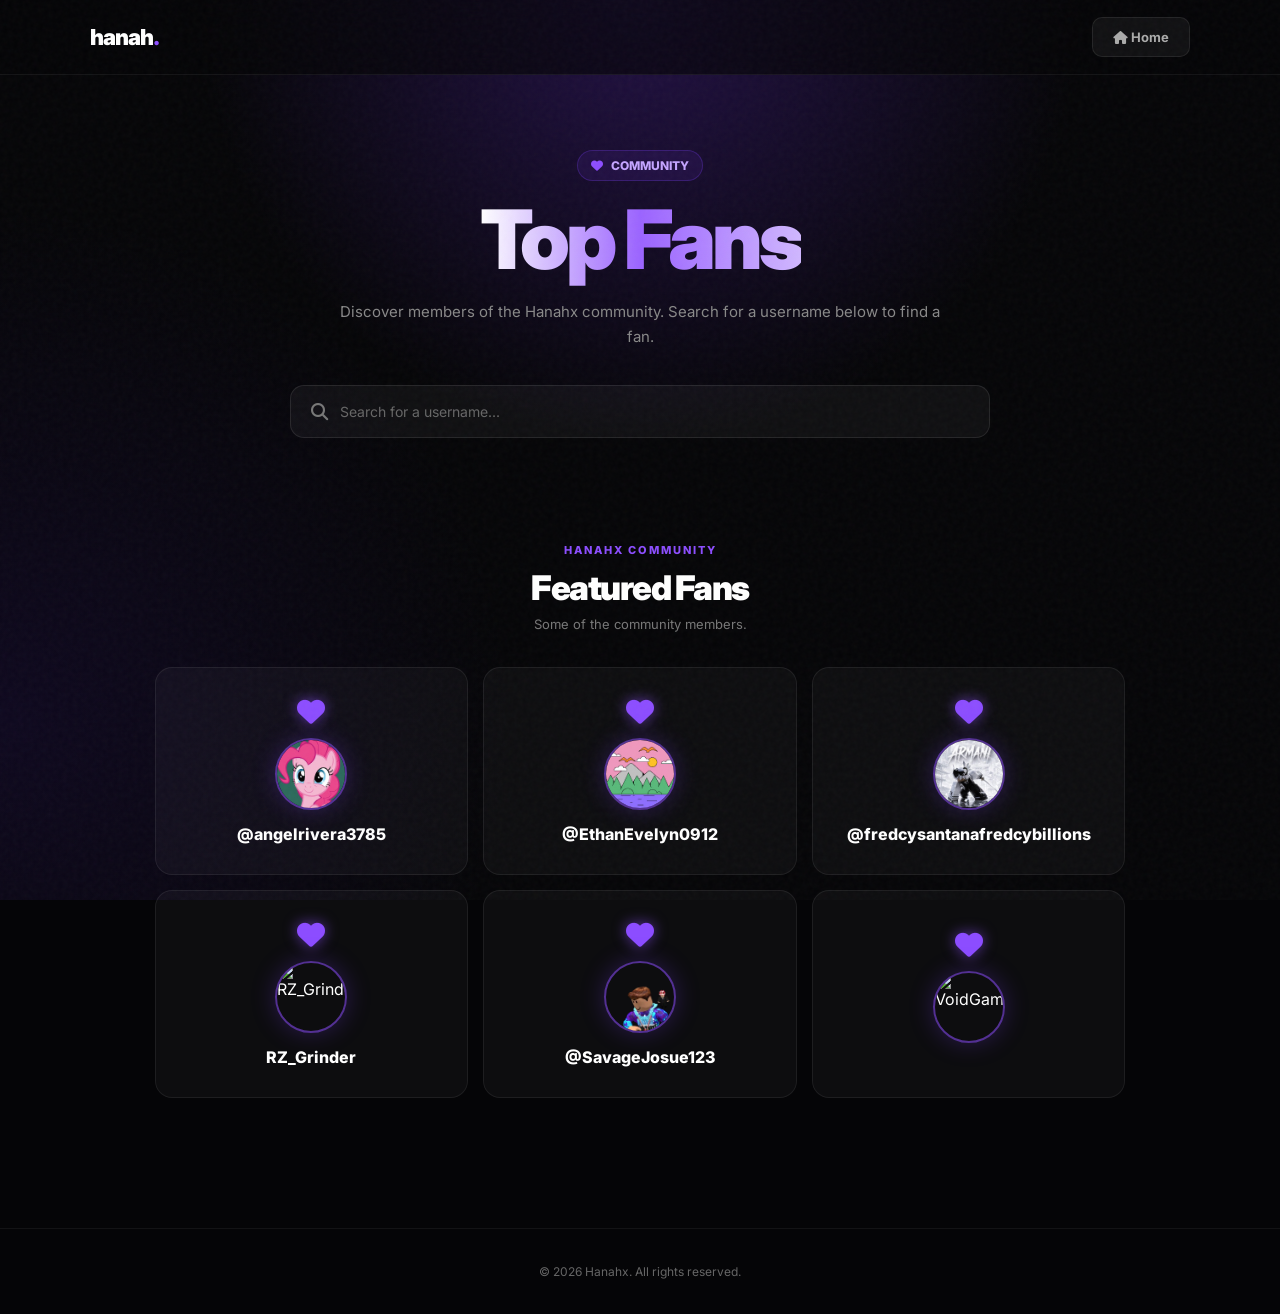
==== Fans.html @ 0eb240fc "a" ====
<!DOCTYPE html>
<html lang="en">

<head>
    <meta charset="UTF-8">
    <meta name="viewport" content="width=device-width, initial-scale=1.0">

    <title>Hanahx - Top Fans</title>

    <!-- Font Awesome -->
    <link
        rel="stylesheet"
        href="https://cdnjs.cloudflare.com/ajax/libs/font-awesome/6.5.2/css/all.min.css"
    >

    <!-- Google Font -->
    <link rel="preconnect" href="https://fonts.googleapis.com">
    <link rel="preconnect" href="https://fonts.gstatic.com" crossorigin>

    <link
        href="https://fonts.googleapis.com/css2?family=Inter:wght@400;500;600;700;800;900&display=swap"
        rel="stylesheet"
    >

    <style>

        * {
            margin: 0;
            padding: 0;
            box-sizing: border-box;
        }

        html {
            scroll-behavior: smooth;
        }

        body {
            background: #050507;
            color: white;
            font-family: "Inter", Arial, sans-serif;
            overflow-x: hidden;
        }

        /* =========================
           BACKGROUND
        ========================= */

        body::before {
            content: "";
            position: fixed;
            inset: 0;
            z-index: -3;

            background:
                radial-gradient(
                    circle at 50% 0%,
                    rgba(120, 50, 255, 0.25),
                    transparent 40%
                ),
                radial-gradient(
                    circle at 0% 80%,
                    rgba(80, 30, 200, 0.12),
                    transparent 35%
                ),
                #050507;
        }

        body::after {
            content: "";
            position: fixed;
            inset: 0;
            pointer-events: none;
            z-index: 999;

            background-image:
                url("data:image/svg+xml,%3Csvg viewBox='0 0 200 200' xmlns='http://www.w3.org/2000/svg'%3E%3Cfilter id='noise'%3E%3CfeTurbulence type='fractalNoise' baseFrequency='.9' numOctaves='4' stitchTiles='stitch'/%3E%3C/filter%3E%3Crect width='100%25' height='100%25' filter='url(%23noise)' opacity='.035'/%3E%3C/svg%3E");
        }

        /* =========================
           NAVBAR
        ========================= */

        .navbar {
            position: fixed;
            top: 0;
            left: 0;
            width: 100%;
            height: 75px;

            display: flex;
            align-items: center;
            justify-content: space-between;

            padding: 0 7%;

            background: rgba(5, 5, 7, 0.65);
            backdrop-filter: blur(18px);

            border-bottom: 1px solid rgba(255, 255, 255, 0.06);

            z-index: 100;
        }

        .logo {
            font-size: 22px;
            font-weight: 900;
            letter-spacing: -1px;
        }

        .logo span {
            color: #8c4dff;
        }

        .home-button {
            padding: 11px 20px;
            border-radius: 10px;

            background: rgba(255, 255, 255, 0.05);
            border: 1px solid rgba(255, 255, 255, 0.08);

            color: #aaa;
            text-decoration: none;

            font-size: 13px;
            font-weight: 700;

            transition: 0.25s ease;
        }

        .home-button:hover {
            color: white;
            background: rgba(124, 60, 255, 0.15);
            border-color: rgba(140, 77, 255, 0.4);
            transform: translateY(-2px);
        }

        /* =========================
           HERO
        ========================= */

        .hero {
            padding: 150px 20px 60px;
            text-align: center;
        }

        .hero-content {
            max-width: 850px;
            margin: auto;
            animation: fadeUp 0.8s ease forwards;
        }

        .eyebrow {
            display: inline-flex;
            align-items: center;
            gap: 8px;

            padding: 7px 13px;
            border-radius: 999px;

            background: rgba(124, 60, 255, 0.1);
            border: 1px solid rgba(124, 60, 255, 0.25);

            color: #c4a4ff;

            font-size: 12px;
            font-weight: 800;

            margin-bottom: 20px;
        }

        .eyebrow i {
            color: #8c4dff;
        }

        .hero h1 {
            font-size: clamp(45px, 8vw, 82px);
            line-height: 0.95;
            font-weight: 900;
            letter-spacing: -4px;
            margin-bottom: 20px;
        }

        .hero h1 span {
            background: linear-gradient(
                90deg,
                #ffffff,
                #9b63ff,
                #d0b7ff
            );

            -webkit-background-clip: text;
            background-clip: text;
            color: transparent;
        }

        .hero p {
            color: #888;
            font-size: 15px;
            line-height: 1.7;
            max-width: 600px;
            margin: auto;
        }

        /* =========================
           SEARCH
        ========================= */

        .search-container {
            max-width: 700px;
            margin: 35px auto 0;
            position: relative;
        }

        .search-box {
            width: 100%;

            display: flex;
            align-items: center;

            padding: 17px 20px;
            border-radius: 14px;

            background: rgba(255, 255, 255, 0.045);
            border: 1px solid rgba(255, 255, 255, 0.09);

            backdrop-filter: blur(12px);

            transition: 0.3s ease;
        }

        .search-box:focus-within {
            border-color: rgba(140, 77, 255, 0.6);

            box-shadow:
                0 0 0 4px rgba(140, 77, 255, 0.08),
                0 15px 50px rgba(124, 60, 255, 0.1);
        }

        .search-box i {
            color: #777;
            font-size: 17px;
            margin-right: 12px;
        }

        .search-box input {
            width: 100%;
            border: none;
            outline: none;

            background: transparent;
            color: white;

            font-family: inherit;
            font-size: 14px;
        }

        .search-box input::placeholder {
            color: #666;
        }

        /* =========================
           FANS SECTION
        ========================= */

        .fans-section {
            max-width: 1150px;
            margin: auto;
            padding: 40px 7% 130px;
        }

        .section-header {
            text-align: center;
            margin-bottom: 35px;
        }

        .section-header small {
            color: #8c4dff;
            font-size: 11px;
            font-weight: 800;
            letter-spacing: 2px;
        }

        .section-header h2 {
            margin-top: 9px;
            font-size: 34px;
            font-weight: 900;
            letter-spacing: -1.5px;
        }

        .section-header p {
            color: #777;
            margin-top: 8px;
            font-size: 13px;
        }

        /* =========================
           FAN GRID
        ========================= */

        .fans-grid {
            display: grid;
            grid-template-columns: repeat(3, 1fr);
            gap: 15px;
        }

        /* =========================
           FAN CARD
        ========================= */

        .fan-card {
            position: relative;

            padding: 30px 25px;
            min-height: 200px;

            display: flex;
            flex-direction: column;
            align-items: center;
            justify-content: center;

            text-align: center;

            background: rgba(255, 255, 255, 0.035);

            border: 1px solid rgba(255, 255, 255, 0.07);
            border-radius: 17px;

            overflow: hidden;

            transition:
                transform 0.3s ease,
                border-color 0.3s ease,
                background 0.3s ease;

            animation: fadeUp 0.7s ease both;
        }

        .fan-card::before {
            content: "";

            position: absolute;

            width: 170px;
            height: 170px;

            right: -70px;
            bottom: -90px;

            background: #8c4dff;

            filter: blur(70px);
            opacity: 0;

            transition: 0.4s ease;
        }

        .fan-card:hover {
            transform: translateY(-7px);

            border-color: rgba(140, 77, 255, 0.45);

            background: rgba(140, 77, 255, 0.07);
        }

        .fan-card:hover::before {
            opacity: 0.25;
        }

        /* =========================
           ONE HEART
        ========================= */

        .fan-heart {
            position: relative;
            z-index: 2;

            color: #8c4dff;
            font-size: 28px;

            margin-bottom: 12px;

            filter:
                drop-shadow(
                    0 0 7px
                    rgba(140, 77, 255, 0.6)
                );

            animation: heartFloat 2s ease-in-out infinite;

            transition: 0.25s ease;
        }

        .fan-card:hover .fan-heart {
            color: #a875ff;
            transform: scale(1.12);
        }

        /* =========================
           FAN AVATAR
        ========================= */

        .fan-avatar {
            position: relative;
            z-index: 2;

            width: 72px;
            height: 72px;

            border-radius: 50%;

            object-fit: cover;

            border: 2px solid rgba(140, 77, 255, 0.55);

            box-shadow:
                0 0 25px rgba(124, 60, 255, 0.25);

            margin-bottom: 14px;

            transition: 0.3s ease;
        }

        .fan-card:hover .fan-avatar {
            transform: scale(1.06);

            border-color: #9b63ff;

            box-shadow:
                0 0 35px rgba(124, 60, 255, 0.4);
        }

        /* =========================
           FAN NAME
        ========================= */

        .fan-name {
            position: relative;
            z-index: 2;
        }

        .fan-name h3 {
            font-size: 16px;
            font-weight: 800;
            color: white;
        }

        /* =========================
           NO RESULTS
        ========================= */

        .no-results {
            display: none;
            text-align: center;
            padding: 60px 20px;
            color: #666;
        }

        .no-results i {
            font-size: 35px;
            color: #8c4dff;
            margin-bottom: 15px;
        }

        .no-results h3 {
            color: #aaa;
            margin-bottom: 7px;
        }

        .no-results p {
            font-size: 13px;
        }

        /* =========================
           FOOTER
        ========================= */

        footer {
            border-top: 1px solid rgba(255, 255, 255, 0.06);

            padding: 35px 7%;

            display: flex;
            align-items: center;
            justify-content: center;

            color: #666;

            font-size: 12px;

            text-align: center;
        }

        /* =========================
           ANIMATIONS
        ========================= */

        @keyframes fadeUp {
            from {
                opacity: 0;
                transform: translateY(25px);
            }

            to {
                opacity: 1;
                transform: translateY(0);
            }
        }

        @keyframes heartFloat {
            0%,
            100% {
                transform: translateY(0);
            }

            50% {
                transform: translateY(-3px);
            }
        }

        .fan-card:nth-child(1) {
            animation-delay: .05s;
        }

        .fan-card:nth-child(2) {
            animation-delay: .10s;
        }

        .fan-card:nth-child(3) {
            animation-delay: .15s;
        }

        .fan-card:nth-child(4) {
            animation-delay: .20s;
        }

        .fan-card:nth-child(5) {
            animation-delay: .25s;
        }

        .fan-card:nth-child(6) {
            animation-delay: .30s;
        }

        /* =========================
           MOBILE
        ========================= */

        @media (max-width: 850px) {
            .fans-grid {
                grid-template-columns: repeat(2, 1fr);
            }
        }

        @media (max-width: 520px) {

            .navbar {
                padding: 0 20px;
            }

            .hero {
                padding-left: 20px;
                padding-right: 20px;
            }

            .hero h1 {
                letter-spacing: -3px;
            }

            .fans-section {
                padding-left: 20px;
                padding-right: 20px;
            }

            .fans-grid {
                grid-template-columns: 1fr;
            }
        }

    </style>

</head>

<body>

    <!-- =========================
         NAVBAR
    ========================== -->

    <nav class="navbar">

        <div class="logo">
            hanah<span>.</span>
        </div>

        <a
            class="home-button"
            href="index.html"
        >
            <i class="fa-solid fa-house"></i>
            Home
        </a>

    </nav>

    <!-- =========================
         HERO / SEARCH
    ========================== -->

    <main>

        <section class="hero">

            <div class="hero-content">

                <div class="eyebrow">
                    <i class="fa-solid fa-heart"></i>
                    COMMUNITY
                </div>

                <h1>
                    <span>Top Fans</span>
                </h1>

                <p>
                    Discover members of the Hanahx community.
                    Search for a username below to find a fan.
                </p>

                <div class="search-container">

                    <div class="search-box">

                        <i class="fa-solid fa-magnifying-glass"></i>

                        <input
                            type="text"
                            id="fanSearch"
                            placeholder="Search for a username..."
                            autocomplete="off"
                        >

                    </div>

                </div>

            </div>

        </section>

        <!-- =========================
             FAN LIST
        ========================== -->

        <section class="fans-section">

            <div class="section-header">

                <small>HANAHX COMMUNITY</small>

                <h2>Featured Fans</h2>

                <p>
                    Some of the community members.
                </p>

            </div>

            <div
                class="fans-grid"
                id="fansGrid"
            >

                <!-- MASE -->

                <div class="fan-card" data-username="Angelrivera">
  <i class="fa-solid fa-heart fan-heart"></i>
  <img class="fan-avatar" src="whywasifuckingforcedtodothis.jpg" alt="Angelrivera">
  <div class="fan-name">
    <h3>@angelrivera3785</h3>
  </div>
</div>

                <!-- EVELYN -->

                <div class="fan-card" data-username="Evelyn">
  <i class="fa-solid fa-heart fan-heart"></i>
  <img class="fan-avatar" src="Evelyn.jpg" alt="Evelyn">
  <div class="fan-name">
    <h3>@EthanEvelyn0912</h3>
  </div>
</div>

                <!-- ARMANI -->

                <div class="fan-card" data-username="fredcysantanafredcybillions">
  <i class="fa-solid fa-heart fan-heart"></i>
  <img class="fan-avatar" src="ARMANIMEBESTIE.jpg" alt="Armani">
  <div class="fan-name">
    <h3>@fredcysantanafredcybillions</h3>
  </div>
</div>

                <!-- RZ_GRINDER -->

                <div
                    class="fan-card"
                    data-username="RZ_Grinder"
                >

                    <i class="fa-solid fa-heart fan-heart"></i>

                    <img
                        class="fan-avatar"
                        src="https://tr.rbxcdn.com/30DAY-AvatarHeadshot-3C7D9E2A5B8F1C4D6E9A3B7C2D5F8E1A-Png/150/150/AvatarHeadshot/Webp/noFilter"
                        alt="RZ_Grinder"
                    >

                    <div class="fan-name">
                        <h3>RZ_Grinder</h3>
                    </div>

                </div>

                <!-- SAVAGE -->

                <div
                    class="fan-card"
                    data-username="Savage"
                >

                    <i class="fa-solid fa-heart fan-heart"></i>

                    <img
                        class="fan-avatar"
                        src="Savage.webp"
                        alt="Savage"
                    >

                    <div class="fan-name">
                        <h3>@SavageJosue123</h3>
                    </div>

                </div>

                <!-- VOIDGAMER -->

                <div
                    class="fan-card"
                    data-username="Mase"
                >

                    <i class="fa-solid fa-heart fan-heart"></i>

                    <img
                        class="fan-avatar"
                        src="VoidGamer.webp"
                        alt="VoidGamer"
                    >

                    <div class="fan-name">
                        <h3></h3>
                    </div>

                </div>

            </div>

            <!-- NO RESULTS -->

            <div
                class="no-results"
                id="noResults"
            >

                <i class="fa-solid fa-user-slash"></i>

                <h3>
                    No fans found
                </h3>

                <p>
                    Try searching for another username.
                </p>

            </div>

        </section>

    </main>

    <!-- =========================
         FOOTER
    ========================== -->

    <footer>
        © 2026 Hanahx. All rights reserved.
    </footer>

    <!-- =========================
         SEARCH SCRIPT
    ========================== -->

    <script>

        const searchInput =
            document.getElementById("fanSearch");

        const fanCards =
            document.querySelectorAll(".fan-card");

        const noResults =
            document.getElementById("noResults");

        searchInput.addEventListener(
            "input",
            function () {

                const searchValue =
                    this.value
                        .toLowerCase()
                        .trim();

                let visibleCards = 0;

                fanCards.forEach(card => {

                    const username =
                        card.dataset.username
                            .toLowerCase();

                    if (username.includes(searchValue)) {

                        card.style.display = "flex";
                        visibleCards++;

                    } else {

                        card.style.display = "none";

                    }

                });

                if (visibleCards === 0) {

                    noResults.style.display = "block";

                } else {

                    noResults.style.display = "none";

                }

            }
        );

    </script>

</body>

</html>
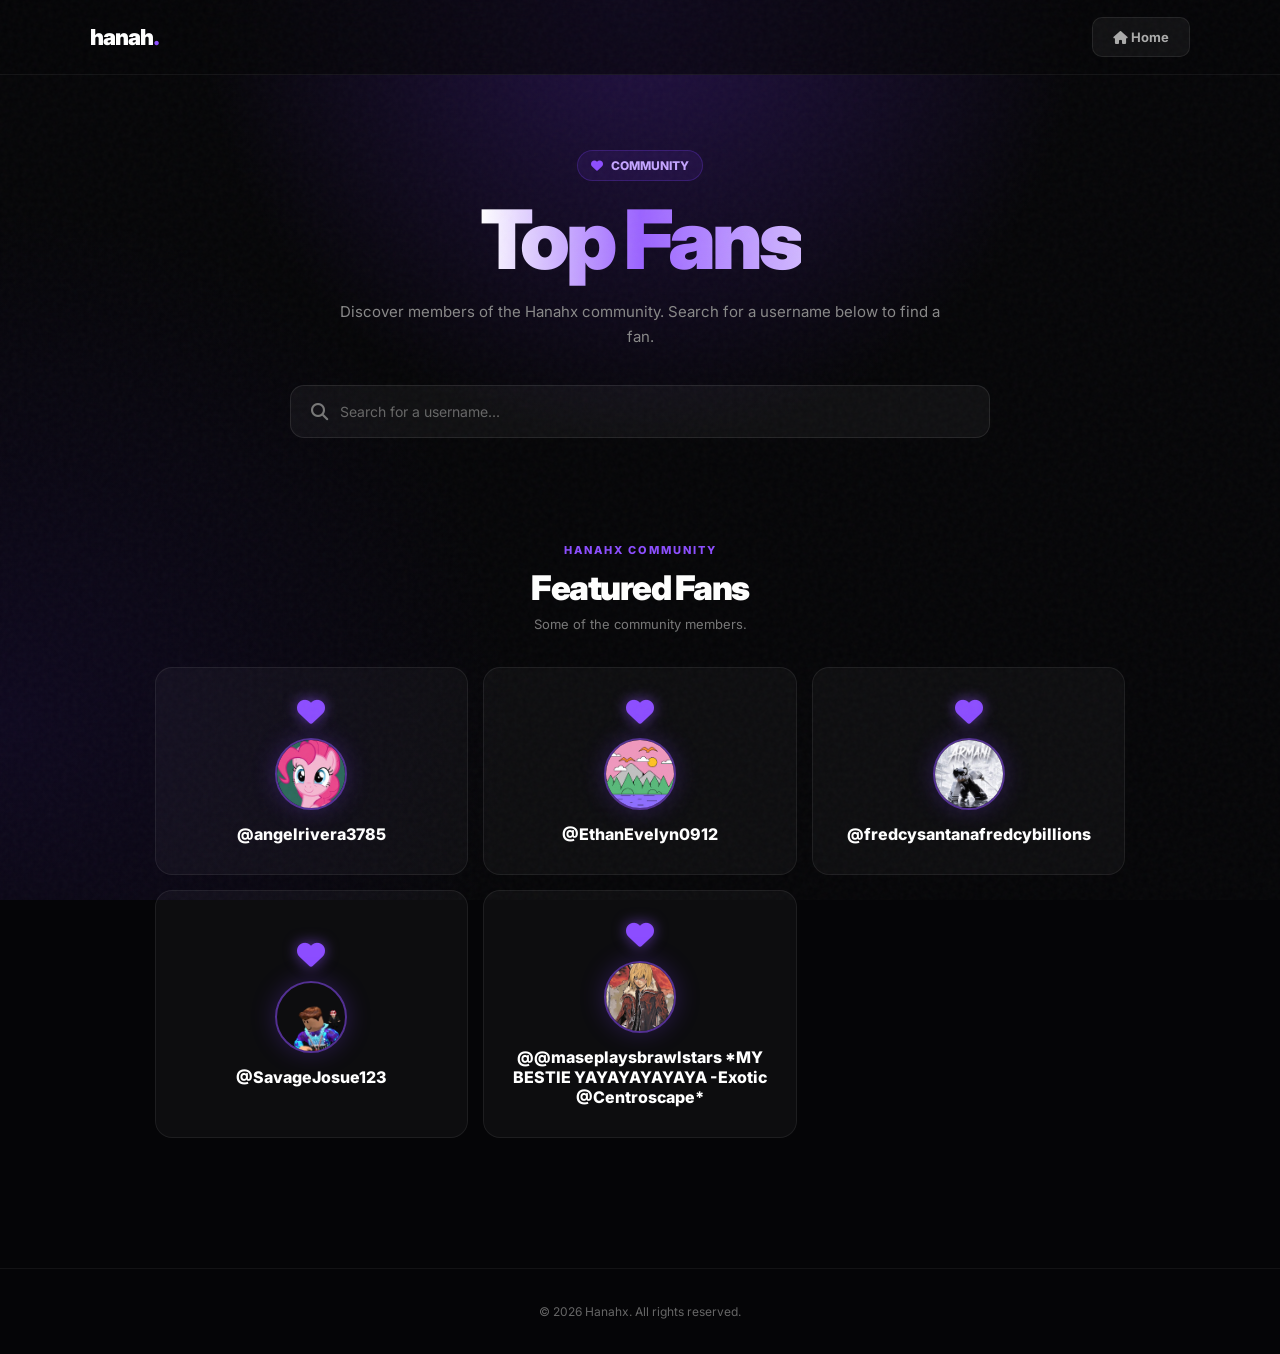
==== commit 2e764c5f: "dsadsa dasdas" ====
--- a/Fans.html
+++ b/Fans.html
@@ -702,24 +702,7 @@
 
                 <!-- RZ_GRINDER -->
 
-                <div
-                    class="fan-card"
-                    data-username="RZ_Grinder"
-                >
-
-                    <i class="fa-solid fa-heart fan-heart"></i>
-
-                    <img
-                        class="fan-avatar"
-                        src="https://tr.rbxcdn.com/30DAY-AvatarHeadshot-3C7D9E2A5B8F1C4D6E9A3B7C2D5F8E1A-Png/150/150/AvatarHeadshot/Webp/noFilter"
-                        alt="RZ_Grinder"
-                    >
-
-                    <div class="fan-name">
-                        <h3>RZ_Grinder</h3>
-                    </div>
-
-                </div>
+                
 
                 <!-- SAVAGE -->
 
@@ -742,7 +725,7 @@
 
                 </div>
 
-                <!-- VOIDGAMER -->
+                
 
                 <div
                     class="fan-card"
@@ -753,12 +736,12 @@
 
                     <img
                         class="fan-avatar"
-                        src="VoidGamer.webp"
-                        alt="VoidGamer"
+                        src="BESTIEEEILY.jpg"
+                        alt="MYPRECIOUSBESTIEOMGGGGASDHASODHA"
                     >
 
                     <div class="fan-name">
-                        <h3></h3>
+                        <h3>@@maseplaysbrawlstars *MY BESTIE YAYAYAYAYAYA -Exotic @Centroscape*</h3>
                     </div>
 
                 </div>
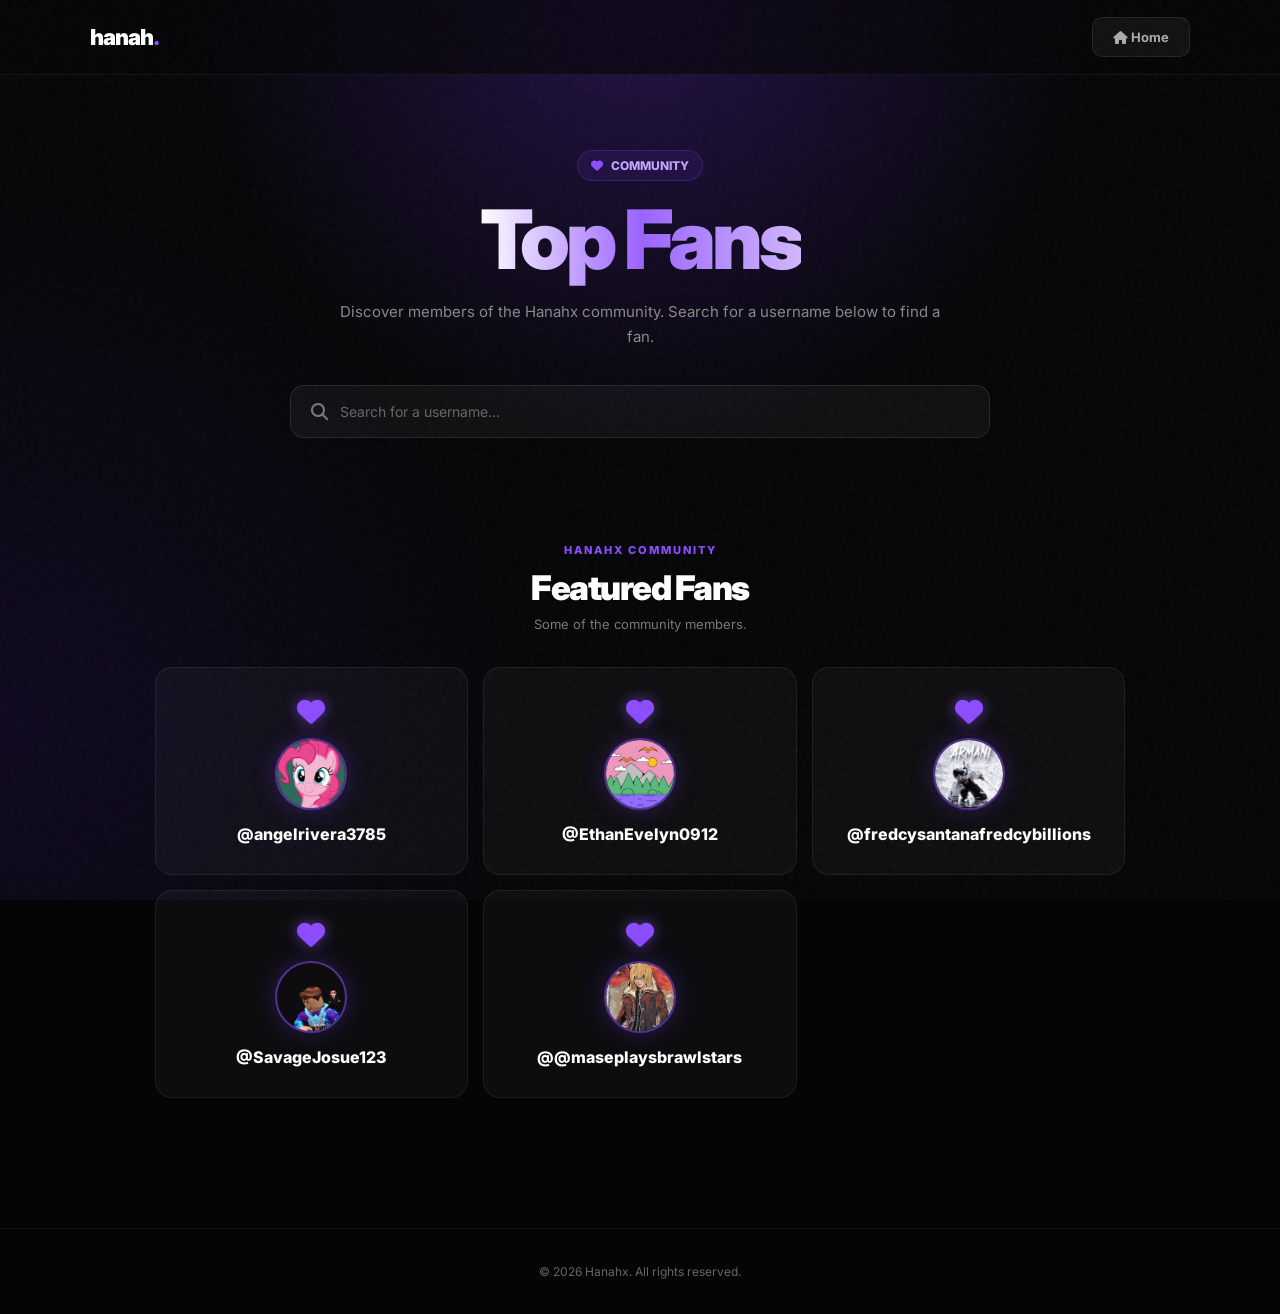
==== commit 6919a54b: "Update Fans.html" ====
--- a/Fans.html
+++ b/Fans.html
@@ -741,7 +741,7 @@
                     >
 
                     <div class="fan-name">
-                        <h3>@@maseplaysbrawlstars *MY BESTIE YAYAYAYAYAYA -Exotic @Centroscape*</h3>
+                        <h3>@@maseplaysbrawlstars</h3>
                     </div>
 
                 </div>
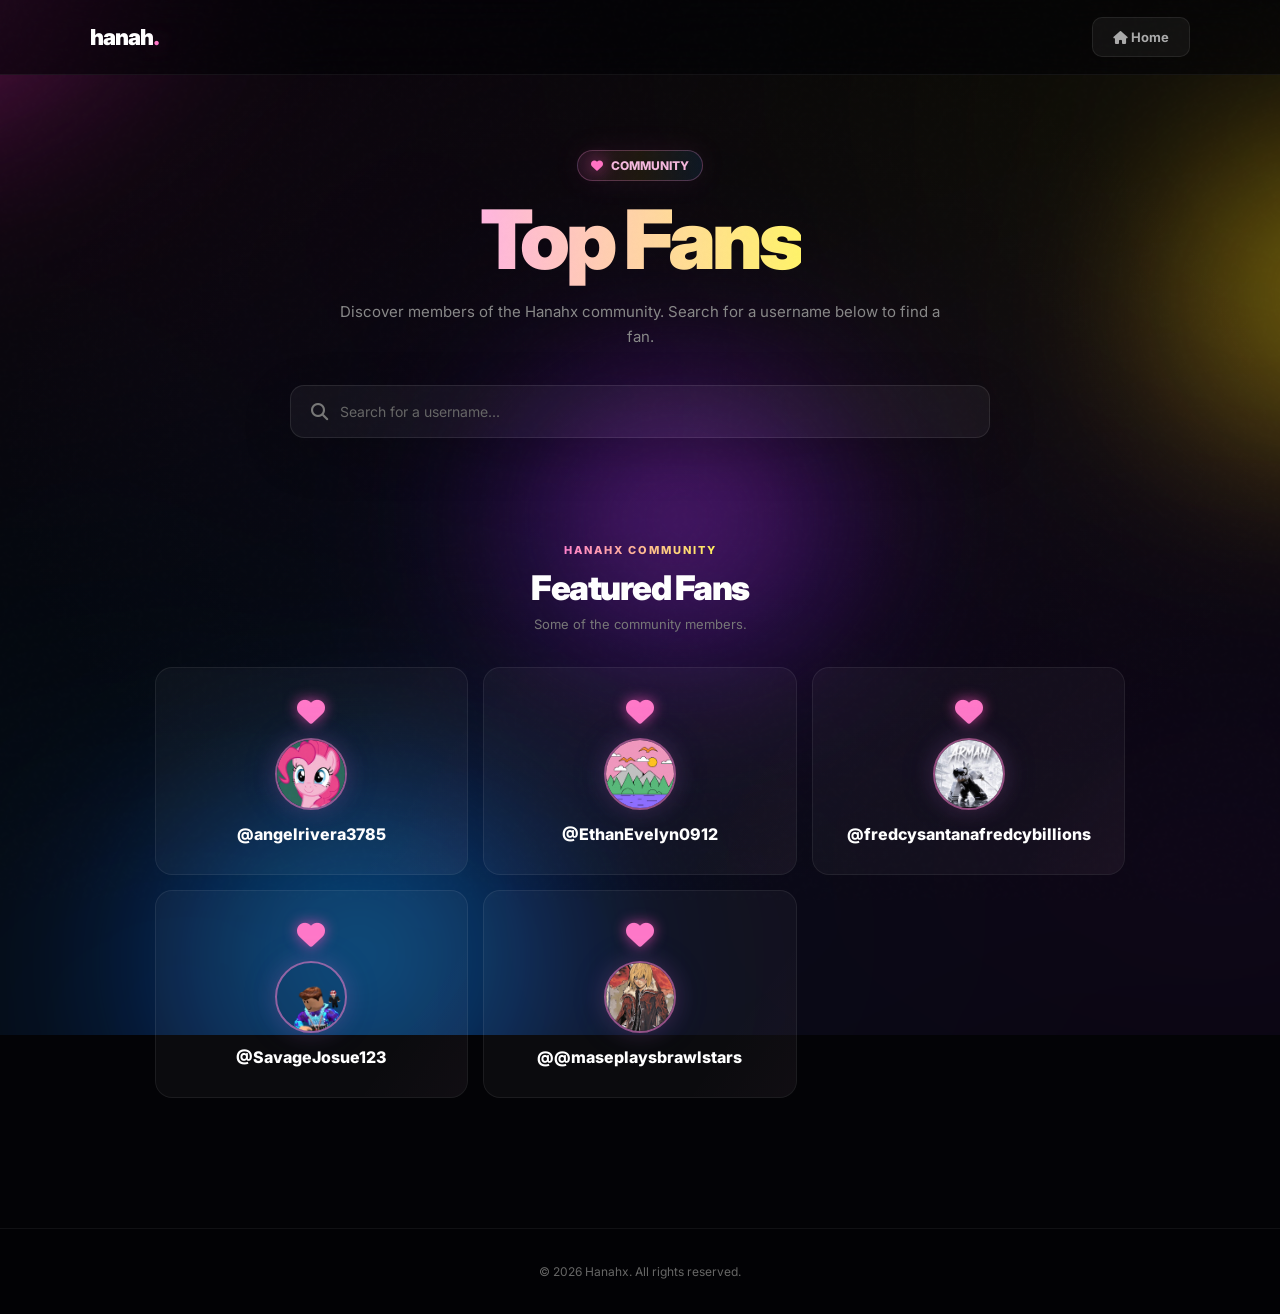
==== commit 8d423c67: "Update Fans.html" ====
--- a/Fans.html
+++ b/Fans.html
@@ -1,8 +1,11 @@
 <!DOCTYPE html>
+
 <html lang="en">
 
 <head>
+
     <meta charset="UTF-8">
+
     <meta name="viewport" content="width=device-width, initial-scale=1.0">
 
     <title>Hanahx - Top Fans</title>
@@ -22,822 +25,2012 @@
         rel="stylesheet"
     >
 
-    <style>
-
-        * {
-            margin: 0;
-            padding: 0;
-            box-sizing: border-box;
-        }
-
-        html {
-            scroll-behavior: smooth;
-        }
-
-        body {
-            background: #050507;
-            color: white;
-            font-family: "Inter", Arial, sans-serif;
-            overflow-x: hidden;
-        }
-
-        /* =========================
-           BACKGROUND
-        ========================= */
-
-        body::before {
-            content: "";
-            position: fixed;
-            inset: 0;
-            z-index: -3;
-
-            background:
-                radial-gradient(
-                    circle at 50% 0%,
-                    rgba(120, 50, 255, 0.25),
-                    transparent 40%
-                ),
-                radial-gradient(
-                    circle at 0% 80%,
-                    rgba(80, 30, 200, 0.12),
-                    transparent 35%
-                ),
-                #050507;
-        }
-
-        body::after {
-            content: "";
-            position: fixed;
-            inset: 0;
-            pointer-events: none;
-            z-index: 999;
-
-            background-image:
-                url("data:image/svg+xml,%3Csvg viewBox='0 0 200 200' xmlns='http://www.w3.org/2000/svg'%3E%3Cfilter id='noise'%3E%3CfeTurbulence type='fractalNoise' baseFrequency='.9' numOctaves='4' stitchTiles='stitch'/%3E%3C/filter%3E%3Crect width='100%25' height='100%25' filter='url(%23noise)' opacity='.035'/%3E%3C/svg%3E");
-        }
-
-        /* =========================
-           NAVBAR
-        ========================= */
+<style>
+
+    * {
+        margin: 0;
+        padding: 0;
+        box-sizing: border-box;
+    }
+
+    html {
+        scroll-behavior: smooth;
+    }
+
+    body {
+        background: #030306;
+        color: white;
+        font-family: "Inter", Arial, sans-serif;
+        overflow-x: hidden;
+    }
+
+
+    /* =====================================================
+       LIQUID MULTICOLOR BACKGROUND
+    ===================================================== */
+
+    .visual-background {
+
+        position: fixed;
+        inset: -15%;
+
+        overflow: hidden;
+
+        pointer-events: none;
+
+        z-index: -10;
+
+        background:
+            radial-gradient(
+                ellipse at 50% 50%,
+                rgba(80, 40, 130, 0.08),
+                transparent 55%
+            ),
+            #030306;
+    }
+
+
+    /*
+        Large soft liquid shapes.
+        These overlap and blend together.
+    */
+
+    .color-orb {
+
+        position: absolute;
+
+        pointer-events: none;
+
+        mix-blend-mode: screen;
+
+        filter:
+            blur(70px)
+            saturate(150%);
+
+        opacity: 0.48;
+
+        will-change:
+            transform,
+            border-radius;
+
+        animation:
+            liquidMorph 12s ease-in-out infinite alternate,
+            liquidPulse 7s ease-in-out infinite;
+    }
+
+
+    /* =====================================================
+       SAKURA LIQUID
+    ===================================================== */
+
+    .sakura-orb {
+
+        width: 560px;
+        height: 480px;
+
+        left: -170px;
+        top: -140px;
+
+        background:
+            radial-gradient(
+                ellipse at 40% 40%,
+                rgba(255, 120, 210, 0.95) 0%,
+                rgba(255, 65, 175, 0.65) 30%,
+                rgba(255, 20, 150, 0.25) 55%,
+                transparent 75%
+            );
+
+        border-radius:
+            58% 42% 65% 35%
+            /
+            45% 60% 40% 55%;
+
+        animation:
+            sakuraLiquid 20s ease-in-out infinite alternate,
+            liquidMorph 11s ease-in-out infinite alternate,
+            liquidPulse 6s ease-in-out infinite;
+    }
+
+
+    /* =====================================================
+       YELLOW LIQUID
+    ===================================================== */
+
+    .yellow-orb {
+
+        width: 500px;
+        height: 430px;
+
+        right: -150px;
+        top: 20%;
+
+        background:
+            radial-gradient(
+                ellipse at 45% 45%,
+                rgba(255, 245, 75, 0.98) 0%,
+                rgba(255, 200, 20, 0.65) 30%,
+                rgba(255, 150, 0, 0.25) 55%,
+                transparent 75%
+            );
+
+        border-radius:
+            40% 60% 35% 65%
+            /
+            60% 45% 55% 40%;
+
+        animation:
+            yellowLiquid 23s ease-in-out infinite alternate,
+            liquidMorph 13s ease-in-out infinite alternate,
+            liquidPulse 7s ease-in-out infinite;
+    }
+
+
+    /* =====================================================
+       BLUE LIQUID
+    ===================================================== */
+
+    .blue-orb {
+
+        width: 600px;
+        height: 500px;
+
+        left: 15%;
+        bottom: -220px;
+
+        background:
+            radial-gradient(
+                ellipse at 50% 40%,
+                rgba(60, 180, 255, 1) 0%,
+                rgba(0, 110, 255, 0.7) 30%,
+                rgba(0, 65, 255, 0.28) 55%,
+                transparent 75%
+            );
+
+        border-radius:
+            60% 40% 50% 50%
+            /
+            40% 60% 45% 55%;
+
+        animation:
+            blueLiquid 21s ease-in-out infinite alternate,
+            liquidMorph 14s ease-in-out infinite alternate,
+            liquidPulse 6.5s ease-in-out infinite;
+    }
+
+
+    /* =====================================================
+       PURPLE LIQUID
+    ===================================================== */
+
+    .purple-orb {
+
+        width: 480px;
+        height: 420px;
+
+        left: 38%;
+        top: 38%;
+
+        background:
+            radial-gradient(
+                ellipse at 50% 50%,
+                rgba(190, 90, 255, 0.95) 0%,
+                rgba(125, 35, 255, 0.6) 32%,
+                rgba(90, 20, 255, 0.22) 55%,
+                transparent 75%
+            );
+
+        border-radius:
+            45% 55% 65% 35%
+            /
+            55% 40% 60% 45%;
+
+        animation:
+            purpleLiquid 25s ease-in-out infinite alternate,
+            liquidMorph 15s ease-in-out infinite alternate,
+            liquidPulse 8s ease-in-out infinite;
+    }
+
+
+    /* =====================================================
+       LIQUID MOVEMENT
+    ===================================================== */
+
+    @keyframes sakuraLiquid {
+
+        0% {
+            transform:
+                translate3d(0, 0, 0)
+                scale(0.85)
+                rotate(-5deg);
+        }
+
+        25% {
+            transform:
+                translate3d(20vw, 8vh, 0)
+                scale(1.08)
+                rotate(8deg);
+        }
+
+        50% {
+            transform:
+                translate3d(35vw, 30vh, 0)
+                scale(1.22)
+                rotate(-4deg);
+        }
+
+        75% {
+            transform:
+                translate3d(12vw, 50vh, 0)
+                scale(0.95)
+                rotate(10deg);
+        }
+
+        100% {
+            transform:
+                translate3d(-5vw, 25vh, 0)
+                scale(1.08)
+                rotate(-8deg);
+        }
+    }
+
+
+    @keyframes yellowLiquid {
+
+        0% {
+            transform:
+                translate3d(0, 0, 0)
+                scale(0.9)
+                rotate(5deg);
+        }
+
+        25% {
+            transform:
+                translate3d(-18vw, 12vh, 0)
+                scale(1.12)
+                rotate(-8deg);
+        }
+
+        50% {
+            transform:
+                translate3d(-35vw, 35vh, 0)
+                scale(0.95)
+                rotate(5deg);
+        }
+
+        75% {
+            transform:
+                translate3d(-20vw, 50vh, 0)
+                scale(1.2)
+                rotate(-6deg);
+        }
+
+        100% {
+            transform:
+                translate3d(5vw, 25vh, 0)
+                scale(0.9)
+                rotate(8deg);
+        }
+    }
+
+
+    @keyframes blueLiquid {
+
+        0% {
+            transform:
+                translate3d(0, 0, 0)
+                scale(0.85)
+                rotate(-5deg);
+        }
+
+        25% {
+            transform:
+                translate3d(20vw, -10vh, 0)
+                scale(1.15)
+                rotate(8deg);
+        }
+
+        50% {
+            transform:
+                translate3d(40vw, -25vh, 0)
+                scale(1.25)
+                rotate(-5deg);
+        }
+
+        75% {
+            transform:
+                translate3d(15vw, -40vh, 0)
+                scale(0.95)
+                rotate(10deg);
+        }
+
+        100% {
+            transform:
+                translate3d(-15vw, -20vh, 0)
+                scale(1.08)
+                rotate(-8deg);
+        }
+    }
+
+
+    @keyframes purpleLiquid {
+
+        0% {
+            transform:
+                translate3d(0, 0, 0)
+                scale(0.85)
+                rotate(0deg);
+        }
+
+        25% {
+            transform:
+                translate3d(-15vw, 12vh, 0)
+                scale(1.15)
+                rotate(10deg);
+        }
+
+        50% {
+            transform:
+                translate3d(10vw, 25vh, 0)
+                scale(1.25)
+                rotate(-8deg);
+        }
+
+        75% {
+            transform:
+                translate3d(25vw, -5vh, 0)
+                scale(0.95)
+                rotate(7deg);
+        }
+
+        100% {
+            transform:
+                translate3d(-10vw, -20vh, 0)
+                scale(1.1)
+                rotate(-5deg);
+        }
+    }
+
+
+    /* =====================================================
+       LIQUID EDGE MORPHING
+    ===================================================== */
+
+    @keyframes liquidMorph {
+
+        0% {
+
+            border-radius:
+                45% 55% 60% 40%
+                /
+                55% 45% 55% 45%;
+        }
+
+        20% {
+
+            border-radius:
+                65% 35% 45% 55%
+                /
+                40% 60% 50% 50%;
+        }
+
+        40% {
+
+            border-radius:
+                35% 65% 55% 45%
+                /
+                65% 35% 60% 40%;
+        }
+
+        60% {
+
+            border-radius:
+                55% 45% 35% 65%
+                /
+                45% 55% 65% 35%;
+        }
+
+        80% {
+
+            border-radius:
+                40% 60% 70% 30%
+                /
+                60% 40% 45% 55%;
+        }
+
+        100% {
+
+            border-radius:
+                60% 40% 50% 50%
+                /
+                35% 65% 55% 45%;
+        }
+    }
+
+
+    /* =====================================================
+       LIQUID BRIGHTNESS
+    ===================================================== */
+
+    @keyframes liquidPulse {
+
+        0% {
+            opacity: 0.35;
+
+            filter:
+                blur(85px)
+                saturate(130%)
+                brightness(0.85);
+        }
+
+        50% {
+            opacity: 0.62;
+
+            filter:
+                blur(62px)
+                saturate(175%)
+                brightness(1.25);
+        }
+
+        100% {
+            opacity: 0.4;
+
+            filter:
+                blur(78px)
+                saturate(145%)
+                brightness(0.95);
+        }
+    }
+
+
+    /* =====================================================
+       LIQUID COLOR MIX
+    ===================================================== */
+
+    .visual-background::after {
+
+        content: "";
+
+        position: absolute;
+
+        inset: -20%;
+
+        pointer-events: none;
+
+        background:
+
+            radial-gradient(
+                ellipse at 20% 20%,
+                rgba(255, 100, 200, 0.08),
+                transparent 35%
+            ),
+
+            radial-gradient(
+                ellipse at 80% 30%,
+                rgba(255, 225, 50, 0.07),
+                transparent 35%
+            ),
+
+            radial-gradient(
+                ellipse at 30% 85%,
+                rgba(40, 150, 255, 0.09),
+                transparent 40%
+            ),
+
+            radial-gradient(
+                ellipse at 75% 75%,
+                rgba(165, 70, 255, 0.08),
+                transparent 40%
+            );
+
+        filter: blur(60px);
+
+        animation:
+            liquidBlend 18s ease-in-out infinite alternate;
+    }
+
+
+    @keyframes liquidBlend {
+
+        0% {
+            transform:
+                scale(1)
+                rotate(0deg);
+        }
+
+        50% {
+            transform:
+                scale(1.12)
+                rotate(5deg);
+        }
+
+        100% {
+            transform:
+                scale(1.04)
+                rotate(-5deg);
+        }
+    }
+
+
+    /* =====================================================
+       NOISE
+    ===================================================== */
+
+    body::after {
+
+        content: "";
+
+        position: fixed;
+
+        inset: 0;
+
+        pointer-events: none;
+
+        z-index: 999;
+
+        opacity: 0.35;
+
+        background-image:
+            url("data:image/svg+xml,%3Csvg viewBox='0 0 200 200' xmlns='http://www.w3.org/2000/svg'%3E%3Cfilter id='noise'%3E%3CfeTurbulence type='fractalNoise' baseFrequency='.9' numOctaves='4' stitchTiles='stitch'/%3E%3C/filter%3E%3Crect width='100%25' height='100%25' filter='url(%23noise)' opacity='.035'/%3E%3C/svg%3E");
+    }
+
+
+    /* =====================================================
+       NAVBAR
+    ===================================================== */
+
+    .navbar {
+
+        position: fixed;
+
+        top: 0;
+        left: 0;
+
+        width: 100%;
+
+        height: 75px;
+
+        display: flex;
+
+        align-items: center;
+
+        justify-content: space-between;
+
+        padding: 0 7%;
+
+        background:
+            rgba(3, 3, 6, 0.62);
+
+        backdrop-filter: blur(20px);
+
+        -webkit-backdrop-filter: blur(20px);
+
+        border-bottom:
+            1px solid rgba(255,255,255,0.06);
+
+        z-index: 100;
+    }
+
+
+    .logo {
+
+        font-size: 22px;
+
+        font-weight: 900;
+
+        letter-spacing: -1px;
+    }
+
+
+    .logo span {
+
+        color: #ff75c8;
+
+        text-shadow:
+            0 0 18px
+            rgba(255, 100, 200, 0.7);
+    }
+
+
+    .home-button {
+
+        padding: 11px 20px;
+
+        border-radius: 10px;
+
+        background:
+            rgba(255,255,255,0.05);
+
+        border:
+            1px solid rgba(255,255,255,0.08);
+
+        color: #aaa;
+
+        text-decoration: none;
+
+        font-size: 13px;
+
+        font-weight: 700;
+
+        transition: 0.25s ease;
+    }
+
+
+    .home-button:hover {
+
+        color: white;
+
+        background:
+            linear-gradient(
+                135deg,
+                rgba(255,100,200,0.14),
+                rgba(60,150,255,0.12),
+                rgba(255,220,50,0.1)
+            );
+
+        border-color:
+            rgba(255,150,220,0.45);
+
+        transform:
+            translateY(-2px);
+
+        box-shadow:
+            0 10px 35px
+            rgba(255,100,200,0.12);
+    }
+
+
+    /* =====================================================
+       HERO
+    ===================================================== */
+
+    .hero {
+
+        padding:
+            150px 20px 60px;
+
+        text-align: center;
+    }
+
+
+    .hero-content {
+
+        max-width: 850px;
+
+        margin: auto;
+
+        animation:
+            fadeUp 0.8s ease forwards;
+    }
+
+
+    .eyebrow {
+
+        display: inline-flex;
+
+        align-items: center;
+
+        gap: 8px;
+
+        padding: 7px 13px;
+
+        border-radius: 999px;
+
+        background:
+            linear-gradient(
+                90deg,
+                rgba(255,100,200,0.10),
+                rgba(255,220,50,0.08),
+                rgba(50,150,255,0.10)
+            );
+
+        border:
+            1px solid rgba(255,150,220,0.25);
+
+        color: #f3b8dc;
+
+        font-size: 12px;
+
+        font-weight: 800;
+
+        margin-bottom: 20px;
+
+        box-shadow:
+            0 0 30px
+            rgba(255,100,200,0.08);
+    }
+
+
+    .eyebrow i {
+
+        color: #ff72c4;
+
+        filter:
+            drop-shadow(
+                0 0 8px
+                rgba(255,80,190,0.8)
+            );
+    }
+
+
+    .hero h1 {
+
+        font-size:
+            clamp(45px, 8vw, 82px);
+
+        line-height: 0.95;
+
+        font-weight: 900;
+
+        letter-spacing: -4px;
+
+        margin-bottom: 20px;
+    }
+
+
+    .hero h1 span {
+
+        background:
+            linear-gradient(
+                90deg,
+                #ffb5df,
+                #fff36a,
+                #61c8ff,
+                #ff86d0
+            );
+
+        background-size:
+            300% 100%;
+
+        -webkit-background-clip: text;
+
+        background-clip: text;
+
+        color: transparent;
+
+        animation:
+            rainbowText 7s ease-in-out infinite;
+    }
+
+
+    @keyframes rainbowText {
+
+        0% {
+            background-position: 0% 50%;
+        }
+
+        50% {
+            background-position: 100% 50%;
+        }
+
+        100% {
+            background-position: 0% 50%;
+        }
+    }
+
+
+    .hero p {
+
+        color: #888;
+
+        font-size: 15px;
+
+        line-height: 1.7;
+
+        max-width: 600px;
+
+        margin: auto;
+    }
+
+
+    /* =====================================================
+       SEARCH
+    ===================================================== */
+
+    .search-container {
+
+        max-width: 700px;
+
+        margin: 35px auto 0;
+
+        position: relative;
+    }
+
+
+    .search-box {
+
+        width: 100%;
+
+        display: flex;
+
+        align-items: center;
+
+        padding: 17px 20px;
+
+        border-radius: 14px;
+
+        background:
+            rgba(255,255,255,0.045);
+
+        border:
+            1px solid rgba(255,255,255,0.09);
+
+        backdrop-filter: blur(15px);
+
+        transition: 0.3s ease;
+
+        box-shadow:
+            0 15px 50px
+            rgba(0,0,0,0.18);
+    }
+
+
+    .search-box:focus-within {
+
+        border-color:
+            rgba(255,130,210,0.6);
+
+        box-shadow:
+            0 0 0 4px
+            rgba(255,100,200,0.07),
+
+            0 0 45px
+            rgba(70,160,255,0.08),
+
+            0 15px 50px
+            rgba(0,0,0,0.2);
+    }
+
+
+    .search-box i {
+
+        color: #777;
+
+        font-size: 17px;
+
+        margin-right: 12px;
+
+        transition: 0.3s ease;
+    }
+
+
+    .search-box:focus-within i {
+
+        color: #ff8dce;
+
+        filter:
+            drop-shadow(
+                0 0 8px
+                rgba(255,100,200,0.7)
+            );
+    }
+
+
+    .search-box input {
+
+        width: 100%;
+
+        border: none;
+
+        outline: none;
+
+        background: transparent;
+
+        color: white;
+
+        font-family: inherit;
+
+        font-size: 14px;
+    }
+
+
+    .search-box input::placeholder {
+
+        color: #666;
+    }
+
+
+    /* =====================================================
+       FANS SECTION
+    ===================================================== */
+
+    .fans-section {
+
+        max-width: 1150px;
+
+        margin: auto;
+
+        padding:
+            40px 7% 130px;
+    }
+
+
+    .section-header {
+
+        text-align: center;
+
+        margin-bottom: 35px;
+    }
+
+
+    .section-header small {
+
+        background:
+            linear-gradient(
+                90deg,
+                #ff82cb,
+                #fff05c,
+                #55bdff
+            );
+
+        background-size:
+            200% 100%;
+
+        -webkit-background-clip: text;
+
+        background-clip: text;
+
+        color: transparent;
+
+        animation:
+            rainbowText 6s ease-in-out infinite;
+
+        font-size: 11px;
+
+        font-weight: 800;
+
+        letter-spacing: 2px;
+    }
+
+
+    .section-header h2 {
+
+        margin-top: 9px;
+
+        font-size: 34px;
+
+        font-weight: 900;
+
+        letter-spacing: -1.5px;
+    }
+
+
+    .section-header p {
+
+        color: #777;
+
+        margin-top: 8px;
+
+        font-size: 13px;
+    }
+
+
+    /* =====================================================
+       FAN GRID
+    ===================================================== */
+
+    .fans-grid {
+
+        display: grid;
+
+        grid-template-columns:
+            repeat(3, 1fr);
+
+        gap: 15px;
+    }
+
+
+    /* =====================================================
+       FAN CARD
+    ===================================================== */
+
+    .fan-card {
+
+        position: relative;
+
+        padding: 30px 25px;
+
+        min-height: 200px;
+
+        display: flex;
+
+        flex-direction: column;
+
+        align-items: center;
+
+        justify-content: center;
+
+        text-align: center;
+
+        background:
+            rgba(255,255,255,0.035);
+
+        border:
+            1px solid rgba(255,255,255,0.07);
+
+        border-radius: 17px;
+
+        overflow: hidden;
+
+        transition:
+            transform 0.35s ease,
+            border-color 0.35s ease,
+            background 0.35s ease,
+            box-shadow 0.35s ease;
+
+        animation:
+            fadeUp 0.7s ease both;
+    }
+
+
+    /* Liquid glow inside card */
+
+    .fan-card::before {
+
+        content: "";
+
+        position: absolute;
+
+        width: 260px;
+        height: 260px;
+
+        right: -120px;
+        bottom: -140px;
+
+        background:
+            radial-gradient(
+                ellipse,
+                rgba(255,100,200,0.7),
+                rgba(255,220,50,0.4) 30%,
+                rgba(40,150,255,0.35) 50%,
+                transparent 72%
+            );
+
+        filter:
+            blur(45px);
+
+        opacity: 0;
+
+        transition:
+            opacity 0.45s ease;
+
+        animation:
+            cardGlow 10s ease-in-out infinite alternate;
+    }
+
+
+    .fan-card::after {
+
+        content: "";
+
+        position: absolute;
+
+        inset: 0;
+
+        background:
+            linear-gradient(
+                125deg,
+                transparent 25%,
+                rgba(255,120,210,0.035),
+                rgba(255,225,70,0.025),
+                rgba(50,160,255,0.035),
+                transparent 75%
+            );
+
+        background-size:
+            300% 300%;
+
+        animation:
+            cardShimmer 9s ease-in-out infinite;
+
+        pointer-events: none;
+    }
+
+
+    @keyframes cardGlow {
+
+        0% {
+
+            transform:
+                translate(20px, 20px)
+                scale(0.8)
+                rotate(0deg);
+
+            border-radius: 60% 40% 50% 50%;
+        }
+
+        50% {
+
+            transform:
+                translate(-90px, -70px)
+                scale(1.2)
+                rotate(120deg);
+
+            border-radius: 35% 65% 60% 40%;
+        }
+
+        100% {
+
+            transform:
+                translate(10px, -30px)
+                scale(0.95)
+                rotate(240deg);
+
+            border-radius: 55% 45% 35% 65%;
+        }
+    }
+
+
+    @keyframes cardShimmer {
+
+        0% {
+            background-position: 0% 50%;
+        }
+
+        50% {
+            background-position: 100% 50%;
+        }
+
+        100% {
+            background-position: 0% 50%;
+        }
+    }
+
+
+    .fan-card:hover {
+
+        transform:
+            translateY(-8px)
+            scale(1.015);
+
+        border-color:
+            rgba(255,140,215,0.42);
+
+        background:
+            linear-gradient(
+                135deg,
+                rgba(255,100,200,0.075),
+                rgba(255,220,60,0.045),
+                rgba(40,150,255,0.065)
+            );
+
+        box-shadow:
+
+            0 18px 55px
+            rgba(255,90,200,0.08),
+
+            0 0 35px
+            rgba(40,140,255,0.05);
+    }
+
+
+    .fan-card:hover::before {
+
+        opacity: 0.32;
+    }
+
+
+    /* =====================================================
+       HEART
+    ===================================================== */
+
+    .fan-heart {
+
+        position: relative;
+
+        z-index: 2;
+
+        color: #ff78c8;
+
+        font-size: 28px;
+
+        margin-bottom: 12px;
+
+        filter:
+            drop-shadow(
+                0 0 7px
+                rgba(255,80,190,0.7)
+            );
+
+        animation:
+            heartFloat 2s ease-in-out infinite,
+            heartColor 6s ease-in-out infinite;
+
+        transition:
+            0.25s ease;
+    }
+
+
+    @keyframes heartColor {
+
+        0% {
+            color: #ff79c9;
+        }
+
+        33% {
+            color: #fff05b;
+        }
+
+        66% {
+            color: #52bfff;
+        }
+
+        100% {
+            color: #ff79c9;
+        }
+    }
+
+
+    .fan-card:hover .fan-heart {
+
+        transform:
+            scale(1.18);
+
+        filter:
+            drop-shadow(
+                0 0 14px
+                rgba(255,130,210,0.9)
+            );
+    }
+
+
+    /* =====================================================
+       AVATAR
+    ===================================================== */
+
+    .fan-avatar {
+
+        position: relative;
+
+        z-index: 2;
+
+        width: 72px;
+        height: 72px;
+
+        border-radius: 50%;
+
+        object-fit: cover;
+
+        border:
+            2px solid
+            rgba(255,130,210,0.55);
+
+        box-shadow:
+
+            0 0 25px
+            rgba(255,100,200,0.18),
+
+            0 0 45px
+            rgba(40,150,255,0.08);
+
+        margin-bottom: 14px;
+
+        transition:
+            0.35s ease;
+    }
+
+
+    .fan-card:hover .fan-avatar {
+
+        transform:
+            scale(1.08);
+
+        border-color:
+            #ff9bd7;
+
+        box-shadow:
+
+            0 0 30px
+            rgba(255,100,200,0.32),
+
+            0 0 50px
+            rgba(50,160,255,0.16);
+    }
+
+
+    /* =====================================================
+       FAN NAME
+    ===================================================== */
+
+    .fan-name {
+
+        position: relative;
+
+        z-index: 2;
+    }
+
+
+    .fan-name h3 {
+
+        font-size: 16px;
+
+        font-weight: 800;
+
+        color: white;
+
+        transition:
+            0.3s ease;
+    }
+
+
+    .fan-card:hover .fan-name h3 {
+
+        text-shadow:
+            0 0 18px
+            rgba(255,150,220,0.4);
+    }
+
+
+    /* =====================================================
+       NO RESULTS
+    ===================================================== */
+
+    .no-results {
+
+        display: none;
+
+        text-align: center;
+
+        padding: 60px 20px;
+
+        color: #666;
+    }
+
+
+    .no-results i {
+
+        font-size: 35px;
+
+        color: #ff7bca;
+
+        margin-bottom: 15px;
+
+        filter:
+            drop-shadow(
+                0 0 10px
+                rgba(255,100,200,0.7)
+            );
+    }
+
+
+    .no-results h3 {
+
+        color: #aaa;
+
+        margin-bottom: 7px;
+    }
+
+
+    .no-results p {
+
+        font-size: 13px;
+    }
+
+
+    /* =====================================================
+       FOOTER
+    ===================================================== */
+
+    footer {
+
+        border-top:
+            1px solid rgba(255,255,255,0.06);
+
+        padding:
+            35px 7%;
+
+        display: flex;
+
+        align-items: center;
+
+        justify-content: center;
+
+        color: #666;
+
+        font-size: 12px;
+
+        text-align: center;
+
+        background:
+            rgba(3,3,6,0.25);
+    }
+
+
+    /* =====================================================
+       ANIMATIONS
+    ===================================================== */
+
+    @keyframes fadeUp {
+
+        from {
+
+            opacity: 0;
+
+            transform:
+                translateY(25px);
+        }
+
+        to {
+
+            opacity: 1;
+
+            transform:
+                translateY(0);
+        }
+    }
+
+
+    @keyframes heartFloat {
+
+        0%,
+        100% {
+
+            transform:
+                translateY(0);
+        }
+
+        50% {
+
+            transform:
+                translateY(-3px);
+        }
+    }
+
+
+    .fan-card:nth-child(1) {
+        animation-delay: .05s;
+    }
+
+    .fan-card:nth-child(2) {
+        animation-delay: .10s;
+    }
+
+    .fan-card:nth-child(3) {
+        animation-delay: .15s;
+    }
+
+    .fan-card:nth-child(4) {
+        animation-delay: .20s;
+    }
+
+    .fan-card:nth-child(5) {
+        animation-delay: .25s;
+    }
+
+    .fan-card:nth-child(6) {
+        animation-delay: .30s;
+    }
+
+
+    /* =====================================================
+       TABLET / IPAD
+    ===================================================== */
+
+    @media (max-width: 850px) {
+
+        .fans-grid {
+
+            grid-template-columns:
+                repeat(2, 1fr);
+        }
+
+        .color-orb {
+
+            filter:
+                blur(60px)
+                saturate(145%);
+        }
+    }
+
+
+    /* =====================================================
+       MOBILE
+    ===================================================== */
+
+    @media (max-width: 520px) {
 
         .navbar {
-            position: fixed;
-            top: 0;
-            left: 0;
-            width: 100%;
-            height: 75px;
-
-            display: flex;
-            align-items: center;
-            justify-content: space-between;
-
-            padding: 0 7%;
-
-            background: rgba(5, 5, 7, 0.65);
-            backdrop-filter: blur(18px);
-
-            border-bottom: 1px solid rgba(255, 255, 255, 0.06);
-
-            z-index: 100;
-        }
-
-        .logo {
-            font-size: 22px;
-            font-weight: 900;
-            letter-spacing: -1px;
-        }
-
-        .logo span {
-            color: #8c4dff;
-        }
-
-        .home-button {
-            padding: 11px 20px;
-            border-radius: 10px;
-
-            background: rgba(255, 255, 255, 0.05);
-            border: 1px solid rgba(255, 255, 255, 0.08);
-
-            color: #aaa;
-            text-decoration: none;
-
-            font-size: 13px;
-            font-weight: 700;
-
-            transition: 0.25s ease;
-        }
-
-        .home-button:hover {
-            color: white;
-            background: rgba(124, 60, 255, 0.15);
-            border-color: rgba(140, 77, 255, 0.4);
-            transform: translateY(-2px);
-        }
-
-        /* =========================
-           HERO
-        ========================= */
+
+            padding:
+                0 20px;
+        }
+
 
         .hero {
-            padding: 150px 20px 60px;
-            text-align: center;
-        }
-
-        .hero-content {
-            max-width: 850px;
-            margin: auto;
-            animation: fadeUp 0.8s ease forwards;
-        }
-
-        .eyebrow {
-            display: inline-flex;
-            align-items: center;
-            gap: 8px;
-
-            padding: 7px 13px;
-            border-radius: 999px;
-
-            background: rgba(124, 60, 255, 0.1);
-            border: 1px solid rgba(124, 60, 255, 0.25);
-
-            color: #c4a4ff;
-
-            font-size: 12px;
-            font-weight: 800;
-
-            margin-bottom: 20px;
-        }
-
-        .eyebrow i {
-            color: #8c4dff;
-        }
+
+            padding-left: 20px;
+            padding-right: 20px;
+        }
+
 
         .hero h1 {
-            font-size: clamp(45px, 8vw, 82px);
-            line-height: 0.95;
-            font-weight: 900;
-            letter-spacing: -4px;
-            margin-bottom: 20px;
-        }
-
-        .hero h1 span {
-            background: linear-gradient(
-                90deg,
-                #ffffff,
-                #9b63ff,
-                #d0b7ff
-            );
-
-            -webkit-background-clip: text;
-            background-clip: text;
-            color: transparent;
-        }
-
-        .hero p {
-            color: #888;
-            font-size: 15px;
-            line-height: 1.7;
-            max-width: 600px;
-            margin: auto;
-        }
-
-        /* =========================
-           SEARCH
-        ========================= */
-
-        .search-container {
-            max-width: 700px;
-            margin: 35px auto 0;
-            position: relative;
-        }
-
-        .search-box {
-            width: 100%;
-
-            display: flex;
-            align-items: center;
-
-            padding: 17px 20px;
-            border-radius: 14px;
-
-            background: rgba(255, 255, 255, 0.045);
-            border: 1px solid rgba(255, 255, 255, 0.09);
-
-            backdrop-filter: blur(12px);
-
-            transition: 0.3s ease;
-        }
-
-        .search-box:focus-within {
-            border-color: rgba(140, 77, 255, 0.6);
-
-            box-shadow:
-                0 0 0 4px rgba(140, 77, 255, 0.08),
-                0 15px 50px rgba(124, 60, 255, 0.1);
-        }
-
-        .search-box i {
-            color: #777;
-            font-size: 17px;
-            margin-right: 12px;
-        }
-
-        .search-box input {
-            width: 100%;
-            border: none;
-            outline: none;
-
-            background: transparent;
-            color: white;
-
-            font-family: inherit;
-            font-size: 14px;
-        }
-
-        .search-box input::placeholder {
-            color: #666;
-        }
-
-        /* =========================
-           FANS SECTION
-        ========================= */
+
+            letter-spacing:
+                -3px;
+        }
+
 
         .fans-section {
-            max-width: 1150px;
-            margin: auto;
-            padding: 40px 7% 130px;
-        }
-
-        .section-header {
-            text-align: center;
-            margin-bottom: 35px;
-        }
-
-        .section-header small {
-            color: #8c4dff;
-            font-size: 11px;
-            font-weight: 800;
-            letter-spacing: 2px;
-        }
-
-        .section-header h2 {
-            margin-top: 9px;
-            font-size: 34px;
-            font-weight: 900;
-            letter-spacing: -1.5px;
-        }
-
-        .section-header p {
-            color: #777;
-            margin-top: 8px;
-            font-size: 13px;
-        }
-
-        /* =========================
-           FAN GRID
-        ========================= */
+
+            padding-left: 20px;
+            padding-right: 20px;
+        }
+
 
         .fans-grid {
-            display: grid;
-            grid-template-columns: repeat(3, 1fr);
-            gap: 15px;
-        }
-
-        /* =========================
-           FAN CARD
-        ========================= */
-
-        .fan-card {
-            position: relative;
-
-            padding: 30px 25px;
-            min-height: 200px;
-
-            display: flex;
-            flex-direction: column;
-            align-items: center;
-            justify-content: center;
-
-            text-align: center;
-
-            background: rgba(255, 255, 255, 0.035);
-
-            border: 1px solid rgba(255, 255, 255, 0.07);
-            border-radius: 17px;
-
-            overflow: hidden;
-
-            transition:
-                transform 0.3s ease,
-                border-color 0.3s ease,
-                background 0.3s ease;
-
-            animation: fadeUp 0.7s ease both;
-        }
-
-        .fan-card::before {
-            content: "";
-
-            position: absolute;
-
-            width: 170px;
-            height: 170px;
-
-            right: -70px;
-            bottom: -90px;
-
-            background: #8c4dff;
-
-            filter: blur(70px);
-            opacity: 0;
-
-            transition: 0.4s ease;
-        }
-
-        .fan-card:hover {
-            transform: translateY(-7px);
-
-            border-color: rgba(140, 77, 255, 0.45);
-
-            background: rgba(140, 77, 255, 0.07);
-        }
-
-        .fan-card:hover::before {
-            opacity: 0.25;
-        }
-
-        /* =========================
-           ONE HEART
-        ========================= */
-
-        .fan-heart {
-            position: relative;
-            z-index: 2;
-
-            color: #8c4dff;
-            font-size: 28px;
-
-            margin-bottom: 12px;
+
+            grid-template-columns:
+                1fr;
+        }
+
+
+        .color-orb {
 
             filter:
-                drop-shadow(
-                    0 0 7px
-                    rgba(140, 77, 255, 0.6)
-                );
-
-            animation: heartFloat 2s ease-in-out infinite;
-
-            transition: 0.25s ease;
-        }
-
-        .fan-card:hover .fan-heart {
-            color: #a875ff;
-            transform: scale(1.12);
-        }
-
-        /* =========================
-           FAN AVATAR
-        ========================= */
-
-        .fan-avatar {
-            position: relative;
-            z-index: 2;
-
-            width: 72px;
-            height: 72px;
-
-            border-radius: 50%;
-
-            object-fit: cover;
-
-            border: 2px solid rgba(140, 77, 255, 0.55);
-
-            box-shadow:
-                0 0 25px rgba(124, 60, 255, 0.25);
-
-            margin-bottom: 14px;
-
-            transition: 0.3s ease;
-        }
-
-        .fan-card:hover .fan-avatar {
-            transform: scale(1.06);
-
-            border-color: #9b63ff;
-
-            box-shadow:
-                0 0 35px rgba(124, 60, 255, 0.4);
-        }
-
-        /* =========================
-           FAN NAME
-        ========================= */
-
-        .fan-name {
-            position: relative;
-            z-index: 2;
-        }
-
-        .fan-name h3 {
-            font-size: 16px;
-            font-weight: 800;
-            color: white;
-        }
-
-        /* =========================
-           NO RESULTS
-        ========================= */
-
-        .no-results {
-            display: none;
-            text-align: center;
-            padding: 60px 20px;
-            color: #666;
-        }
-
-        .no-results i {
-            font-size: 35px;
-            color: #8c4dff;
-            margin-bottom: 15px;
-        }
-
-        .no-results h3 {
-            color: #aaa;
-            margin-bottom: 7px;
-        }
-
-        .no-results p {
-            font-size: 13px;
-        }
-
-        /* =========================
-           FOOTER
-        ========================= */
-
-        footer {
-            border-top: 1px solid rgba(255, 255, 255, 0.06);
-
-            padding: 35px 7%;
-
-            display: flex;
-            align-items: center;
-            justify-content: center;
-
-            color: #666;
-
-            font-size: 12px;
-
-            text-align: center;
-        }
-
-        /* =========================
-           ANIMATIONS
-        ========================= */
-
-        @keyframes fadeUp {
-            from {
-                opacity: 0;
-                transform: translateY(25px);
+                blur(50px)
+                saturate(140%);
+
+            opacity:
+                0.4;
+        }
+    }
+
+
+    /* =====================================================
+       REDUCED MOTION
+    ===================================================== */
+
+    @media (prefers-reduced-motion: reduce) {
+
+        *,
+        *::before,
+        *::after {
+
+            animation-duration:
+                0.01ms !important;
+
+            animation-iteration-count:
+                1 !important;
+
+            scroll-behavior:
+                auto !important;
+        }
+    }
+
+</style>
+
+</head>
+
+
+<body>
+
+
+<!-- =====================================================
+     LIQUID MULTICOLOR VISUAL LAYER
+====================================================== -->
+
+<div class="visual-background">
+
+    <div class="color-orb sakura-orb"></div>
+
+    <div class="color-orb yellow-orb"></div>
+
+    <div class="color-orb blue-orb"></div>
+
+    <div class="color-orb purple-orb"></div>
+
+</div>
+
+
+<!-- =====================================================
+     NAVBAR
+====================================================== -->
+
+<nav class="navbar">
+
+    <div class="logo">
+
+        hanah<span>.</span>
+
+    </div>
+
+
+    <a
+        class="home-button"
+        href="index.html"
+    >
+
+        <i class="fa-solid fa-house"></i>
+
+        Home
+
+    </a>
+
+</nav>
+
+
+<!-- =====================================================
+     HERO / SEARCH
+====================================================== -->
+
+<main>
+
+    <section class="hero">
+
+        <div class="hero-content">
+
+
+            <div class="eyebrow">
+
+                <i class="fa-solid fa-heart"></i>
+
+                COMMUNITY
+
+            </div>
+
+
+            <h1>
+
+                <span>Top Fans</span>
+
+            </h1>
+
+
+            <p>
+
+                Discover members of the Hanahx community.
+
+                Search for a username below to find a fan.
+
+            </p>
+
+
+            <div class="search-container">
+
+                <div class="search-box">
+
+                    <i
+                        class="fa-solid fa-magnifying-glass"
+                    ></i>
+
+
+                    <input
+                        type="text"
+                        id="fanSearch"
+                        placeholder="Search for a username..."
+                        autocomplete="off"
+                    >
+
+                </div>
+
+            </div>
+
+        </div>
+
+    </section>
+
+
+    <!-- =================================================
+         FAN LIST
+    ================================================== -->
+
+    <section class="fans-section">
+
+
+        <div class="section-header">
+
+            <small>
+
+                HANAHX COMMUNITY
+
+            </small>
+
+
+            <h2>
+
+                Featured Fans
+
+            </h2>
+
+
+            <p>
+
+                Some of the community members.
+
+            </p>
+
+        </div>
+
+
+        <div
+            class="fans-grid"
+            id="fansGrid"
+        >
+
+
+            <!-- ANGELRIVERA -->
+
+            <div
+                class="fan-card"
+                data-username="Angelrivera"
+            >
+
+                <i
+                    class="fa-solid fa-heart fan-heart"
+                ></i>
+
+
+                <img
+                    class="fan-avatar"
+                    src="whywasifuckingforcedtodothis.jpg"
+                    alt="Angelrivera"
+                >
+
+
+                <div class="fan-name">
+
+                    <h3>
+
+                        @angelrivera3785
+
+                    </h3>
+
+                </div>
+
+            </div>
+
+
+            <!-- EVELYN -->
+
+            <div
+                class="fan-card"
+                data-username="Evelyn"
+            >
+
+                <i
+                    class="fa-solid fa-heart fan-heart"
+                ></i>
+
+
+                <img
+                    class="fan-avatar"
+                    src="Evelyn.jpg"
+                    alt="Evelyn"
+                >
+
+
+                <div class="fan-name">
+
+                    <h3>
+
+                        @EthanEvelyn0912
+
+                    </h3>
+
+                </div>
+
+            </div>
+
+
+            <!-- ARMANI -->
+
+            <div
+                class="fan-card"
+                data-username="fredcysantanafredcybillions"
+            >
+
+                <i
+                    class="fa-solid fa-heart fan-heart"
+                ></i>
+
+
+                <img
+                    class="fan-avatar"
+                    src="ARMANIMEBESTIE.jpg"
+                    alt="Armani"
+                >
+
+
+                <div class="fan-name">
+
+                    <h3>
+
+                        @fredcysantanafredcybillions
+
+                    </h3>
+
+                </div>
+
+            </div>
+
+
+            <!-- SAVAGE -->
+
+            <div
+                class="fan-card"
+                data-username="Savage"
+            >
+
+                <i
+                    class="fa-solid fa-heart fan-heart"
+                ></i>
+
+
+                <img
+                    class="fan-avatar"
+                    src="Savage.webp"
+                    alt="Savage"
+                >
+
+
+                <div class="fan-name">
+
+                    <h3>
+
+                        @SavageJosue123
+
+                    </h3>
+
+                </div>
+
+            </div>
+
+
+            <!-- MASE -->
+
+            <div
+                class="fan-card"
+                data-username="Mase"
+            >
+
+                <i
+                    class="fa-solid fa-heart fan-heart"
+                ></i>
+
+
+                <img
+                    class="fan-avatar"
+                    src="BESTIEEEILY.jpg"
+                    alt="MYPRECIOUSBESTIEOMGGGGASDHASODHA"
+                >
+
+
+                <div class="fan-name">
+
+                    <h3>
+
+                        @@maseplaysbrawlstars
+
+                    </h3>
+
+                </div>
+
+            </div>
+
+
+        </div>
+
+
+        <!-- =================================================
+             NO RESULTS
+        ================================================== -->
+
+        <div
+            class="no-results"
+            id="noResults"
+        >
+
+            <i
+                class="fa-solid fa-user-slash"
+            ></i>
+
+
+            <h3>
+
+                No fans found
+
+            </h3>
+
+
+            <p>
+
+                Try searching for another username.
+
+            </p>
+
+        </div>
+
+    </section>
+
+</main>
+
+
+<!-- =====================================================
+     FOOTER
+====================================================== -->
+
+<footer>
+
+    © 2026 Hanahx. All rights reserved.
+
+</footer>
+
+
+<!-- =====================================================
+     SEARCH SCRIPT
+====================================================== -->
+
+<script>
+
+    /* =====================================================
+       FAN SEARCH
+    ===================================================== */
+
+    const searchInput =
+        document.getElementById("fanSearch");
+
+    const fanCards =
+        document.querySelectorAll(".fan-card");
+
+    const noResults =
+        document.getElementById("noResults");
+
+
+    searchInput.addEventListener(
+        "input",
+        function () {
+
+            const searchValue =
+                this.value
+                    .toLowerCase()
+                    .trim();
+
+
+            let visibleCards = 0;
+
+
+            fanCards.forEach(card => {
+
+                const username =
+                    card.dataset.username
+                        .toLowerCase();
+
+
+                if (
+                    username.includes(searchValue)
+                ) {
+
+                    card.style.display =
+                        "flex";
+
+                    visibleCards++;
+
+                } else {
+
+                    card.style.display =
+                        "none";
+                }
+
+            });
+
+
+            if (
+                visibleCards === 0
+            ) {
+
+                noResults.style.display =
+                    "block";
+
+            } else {
+
+                noResults.style.display =
+                    "none";
             }
 
-            to {
-                opacity: 1;
-                transform: translateY(0);
-            }
-        }
-
-        @keyframes heartFloat {
-            0%,
-            100% {
-                transform: translateY(0);
-            }
-
-            50% {
-                transform: translateY(-3px);
-            }
-        }
-
-        .fan-card:nth-child(1) {
-            animation-delay: .05s;
-        }
-
-        .fan-card:nth-child(2) {
-            animation-delay: .10s;
-        }
-
-        .fan-card:nth-child(3) {
-            animation-delay: .15s;
-        }
-
-        .fan-card:nth-child(4) {
-            animation-delay: .20s;
-        }
-
-        .fan-card:nth-child(5) {
-            animation-delay: .25s;
-        }
-
-        .fan-card:nth-child(6) {
-            animation-delay: .30s;
-        }
-
-        /* =========================
-           MOBILE
-        ========================= */
-
-        @media (max-width: 850px) {
-            .fans-grid {
-                grid-template-columns: repeat(2, 1fr);
-            }
-        }
-
-        @media (max-width: 520px) {
-
-            .navbar {
-                padding: 0 20px;
-            }
-
-            .hero {
-                padding-left: 20px;
-                padding-right: 20px;
-            }
-
-            .hero h1 {
-                letter-spacing: -3px;
-            }
-
-            .fans-section {
-                padding-left: 20px;
-                padding-right: 20px;
-            }
-
-            .fans-grid {
-                grid-template-columns: 1fr;
-            }
-        }
-
-    </style>
-
-</head>
-
-<body>
-
-    <!-- =========================
-         NAVBAR
-    ========================== -->
-
-    <nav class="navbar">
-
-        <div class="logo">
-            hanah<span>.</span>
-        </div>
-
-        <a
-            class="home-button"
-            href="index.html"
-        >
-            <i class="fa-solid fa-house"></i>
-            Home
-        </a>
-
-    </nav>
-
-    <!-- =========================
-         HERO / SEARCH
-    ========================== -->
-
-    <main>
-
-        <section class="hero">
-
-            <div class="hero-content">
-
-                <div class="eyebrow">
-                    <i class="fa-solid fa-heart"></i>
-                    COMMUNITY
-                </div>
-
-                <h1>
-                    <span>Top Fans</span>
-                </h1>
-
-                <p>
-                    Discover members of the Hanahx community.
-                    Search for a username below to find a fan.
-                </p>
-
-                <div class="search-container">
-
-                    <div class="search-box">
-
-                        <i class="fa-solid fa-magnifying-glass"></i>
-
-                        <input
-                            type="text"
-                            id="fanSearch"
-                            placeholder="Search for a username..."
-                            autocomplete="off"
-                        >
-
-                    </div>
-
-                </div>
-
-            </div>
-
-        </section>
-
-        <!-- =========================
-             FAN LIST
-        ========================== -->
-
-        <section class="fans-section">
-
-            <div class="section-header">
-
-                <small>HANAHX COMMUNITY</small>
-
-                <h2>Featured Fans</h2>
-
-                <p>
-                    Some of the community members.
-                </p>
-
-            </div>
-
-            <div
-                class="fans-grid"
-                id="fansGrid"
-            >
-
-                <!-- MASE -->
-
-                <div class="fan-card" data-username="Angelrivera">
-  <i class="fa-solid fa-heart fan-heart"></i>
-  <img class="fan-avatar" src="whywasifuckingforcedtodothis.jpg" alt="Angelrivera">
-  <div class="fan-name">
-    <h3>@angelrivera3785</h3>
-  </div>
-</div>
-
-                <!-- EVELYN -->
-
-                <div class="fan-card" data-username="Evelyn">
-  <i class="fa-solid fa-heart fan-heart"></i>
-  <img class="fan-avatar" src="Evelyn.jpg" alt="Evelyn">
-  <div class="fan-name">
-    <h3>@EthanEvelyn0912</h3>
-  </div>
-</div>
-
-                <!-- ARMANI -->
-
-                <div class="fan-card" data-username="fredcysantanafredcybillions">
-  <i class="fa-solid fa-heart fan-heart"></i>
-  <img class="fan-avatar" src="ARMANIMEBESTIE.jpg" alt="Armani">
-  <div class="fan-name">
-    <h3>@fredcysantanafredcybillions</h3>
-  </div>
-</div>
-
-                <!-- RZ_GRINDER -->
-
-                
-
-                <!-- SAVAGE -->
-
-                <div
-                    class="fan-card"
-                    data-username="Savage"
-                >
-
-                    <i class="fa-solid fa-heart fan-heart"></i>
-
-                    <img
-                        class="fan-avatar"
-                        src="Savage.webp"
-                        alt="Savage"
-                    >
-
-                    <div class="fan-name">
-                        <h3>@SavageJosue123</h3>
-                    </div>
-
-                </div>
-
-                
-
-                <div
-                    class="fan-card"
-                    data-username="Mase"
-                >
-
-                    <i class="fa-solid fa-heart fan-heart"></i>
-
-                    <img
-                        class="fan-avatar"
-                        src="BESTIEEEILY.jpg"
-                        alt="MYPRECIOUSBESTIEOMGGGGASDHASODHA"
-                    >
-
-                    <div class="fan-name">
-                        <h3>@@maseplaysbrawlstars</h3>
-                    </div>
-
-                </div>
-
-            </div>
-
-            <!-- NO RESULTS -->
-
-            <div
-                class="no-results"
-                id="noResults"
-            >
-
-                <i class="fa-solid fa-user-slash"></i>
-
-                <h3>
-                    No fans found
-                </h3>
-
-                <p>
-                    Try searching for another username.
-                </p>
-
-            </div>
-
-        </section>
-
-    </main>
-
-    <!-- =========================
-         FOOTER
-    ========================== -->
-
-    <footer>
-        © 2026 Hanahx. All rights reserved.
-    </footer>
-
-    <!-- =========================
-         SEARCH SCRIPT
-    ========================== -->
-
-    <script>
-
-        const searchInput =
-            document.getElementById("fanSearch");
-
-        const fanCards =
-            document.querySelectorAll(".fan-card");
-
-        const noResults =
-            document.getElementById("noResults");
-
-        searchInput.addEventListener(
-            "input",
-            function () {
-
-                const searchValue =
-                    this.value
-                        .toLowerCase()
-                        .trim();
-
-                let visibleCards = 0;
-
-                fanCards.forEach(card => {
-
-                    const username =
-                        card.dataset.username
-                            .toLowerCase();
-
-                    if (username.includes(searchValue)) {
-
-                        card.style.display = "flex";
-                        visibleCards++;
-
-                    } else {
-
-                        card.style.display = "none";
-
-                    }
-
-                });
-
-                if (visibleCards === 0) {
-
-                    noResults.style.display = "block";
-
-                } else {
-
-                    noResults.style.display = "none";
-
-                }
-
-            }
-        );
-
-    </script>
+        }
+    );
+
+</script>
+
 
 </body>
 
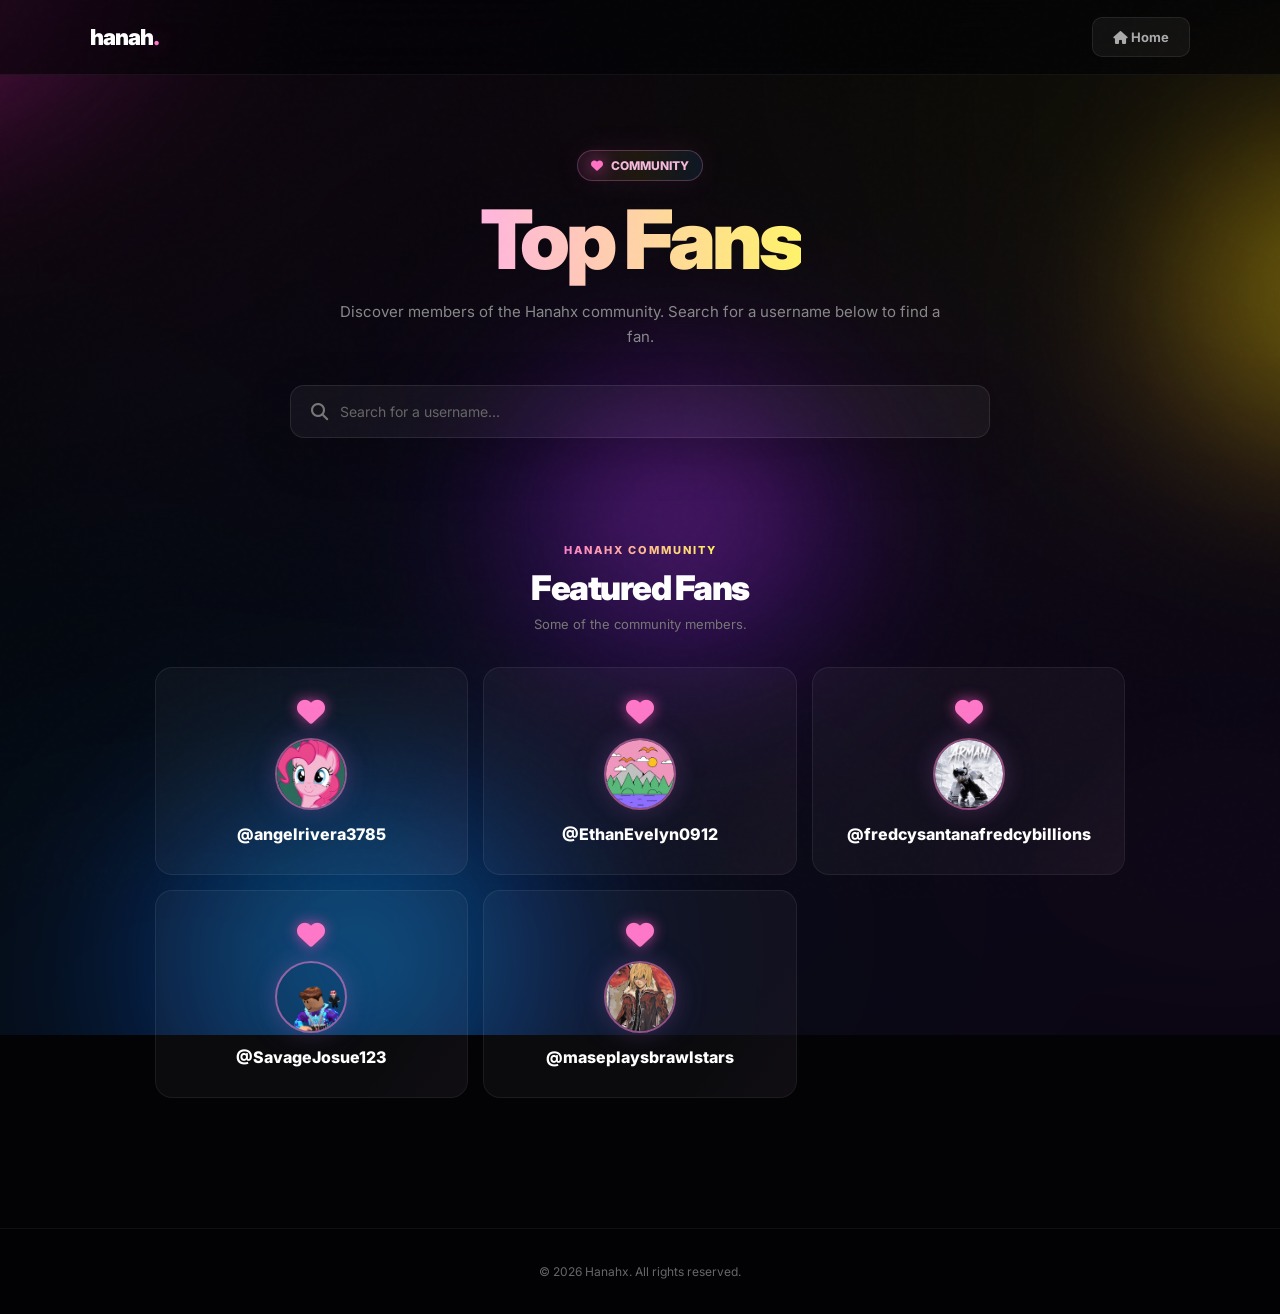
==== commit e2c41af1: "Update Fans.html" ====
--- a/Fans.html
+++ b/Fans.html
@@ -1898,7 +1898,7 @@
 
                     <h3>
 
-                        @@maseplaysbrawlstars
+                        @maseplaysbrawlstars
 
                     </h3>
 
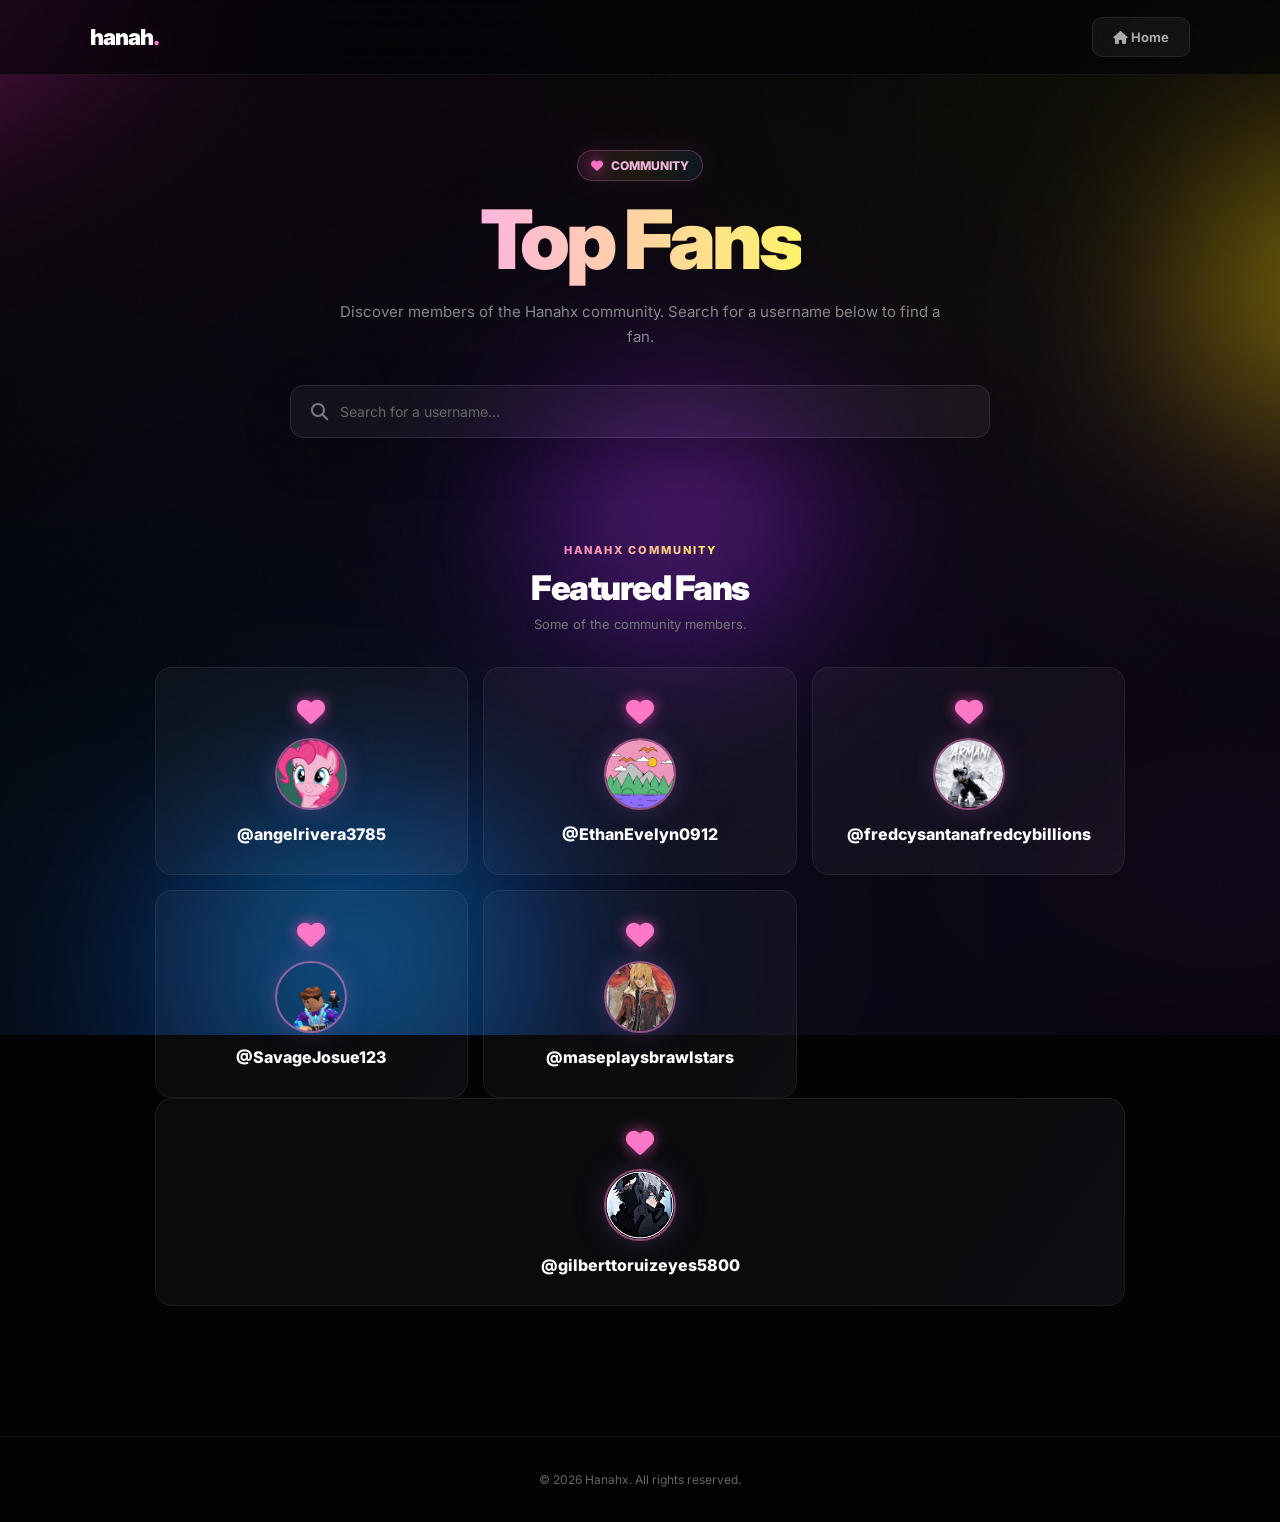
==== commit 3a7cabd0: "s s" ====
--- a/Fans.html
+++ b/Fans.html
@@ -822,9 +822,7 @@
     }
 
 
-    /* =====================================================
-       SEARCH
-    ===================================================== */
+    
 
     .search-container {
 
@@ -929,9 +927,7 @@
     }
 
 
-    /* =====================================================
-       FANS SECTION
-    ===================================================== */
+    
 
     .fans-section {
 
@@ -1004,9 +1000,7 @@
     }
 
 
-    /* =====================================================
-       FAN GRID
-    ===================================================== */
+    
 
     .fans-grid {
 
@@ -1019,9 +1013,7 @@
     }
 
 
-    /* =====================================================
-       FAN CARD
-    ===================================================== */
+    
 
     .fan-card {
 
@@ -1909,6 +1901,38 @@
 
         </div>
 
+        <div
+                class="fan-card"
+                data-username="gilberttoruizeyes5800"
+            >
+
+                <i
+                    class="fa-solid fa-heart fan-heart"
+                ></i>
+
+
+                <img
+                    class="fan-avatar"
+                    src="Gilbert.jpg"
+                    alt="Gilbert"
+                >
+
+
+                <div class="fan-name">
+
+                    <h3>
+
+                        @gilberttoruizeyes5800
+
+                    </h3>
+
+                </div>
+
+            </div>
+
+
+        </div>
+
 
         <!-- =================================================
              NO RESULTS
@@ -2029,6 +2053,8 @@
         }
     );
 
+    
+
 </script>
 
 
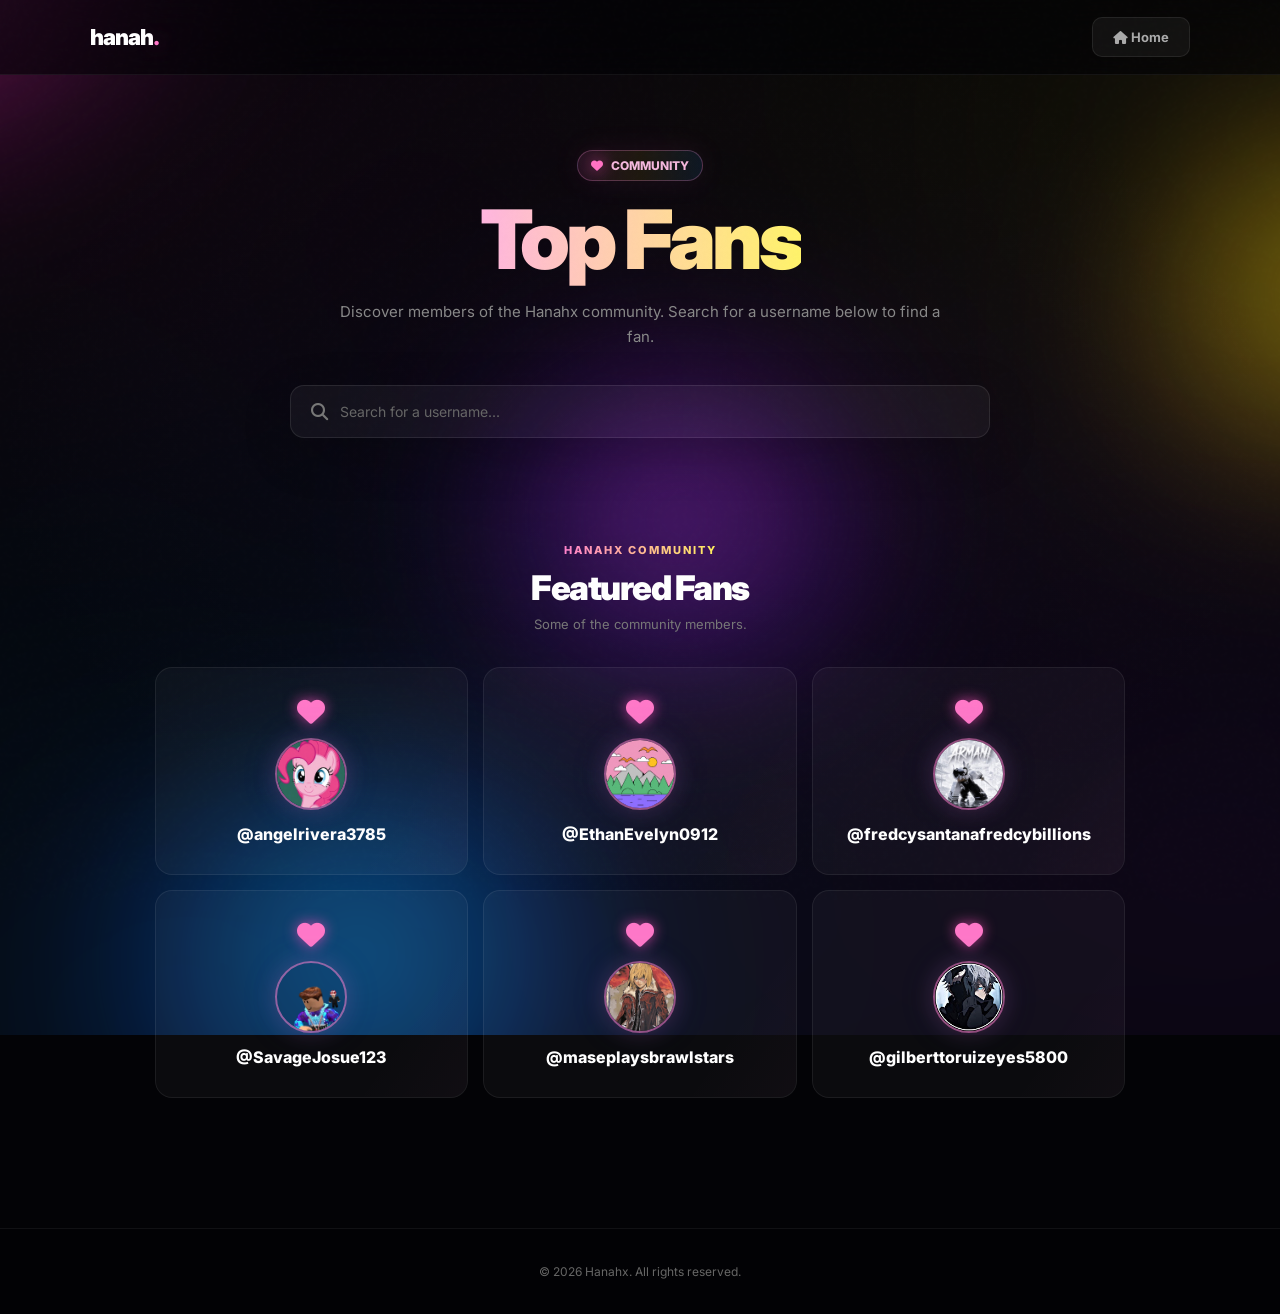
==== commit 230920f8: "Update Fans.html" ====
--- a/Fans.html
+++ b/Fans.html
@@ -1899,8 +1899,6 @@
             </div>
 
 
-        </div>
-
         <div
                 class="fan-card"
                 data-username="gilberttoruizeyes5800"
@@ -2060,4 +2058,4 @@
 
 </body>
 
-</html>+</html>
